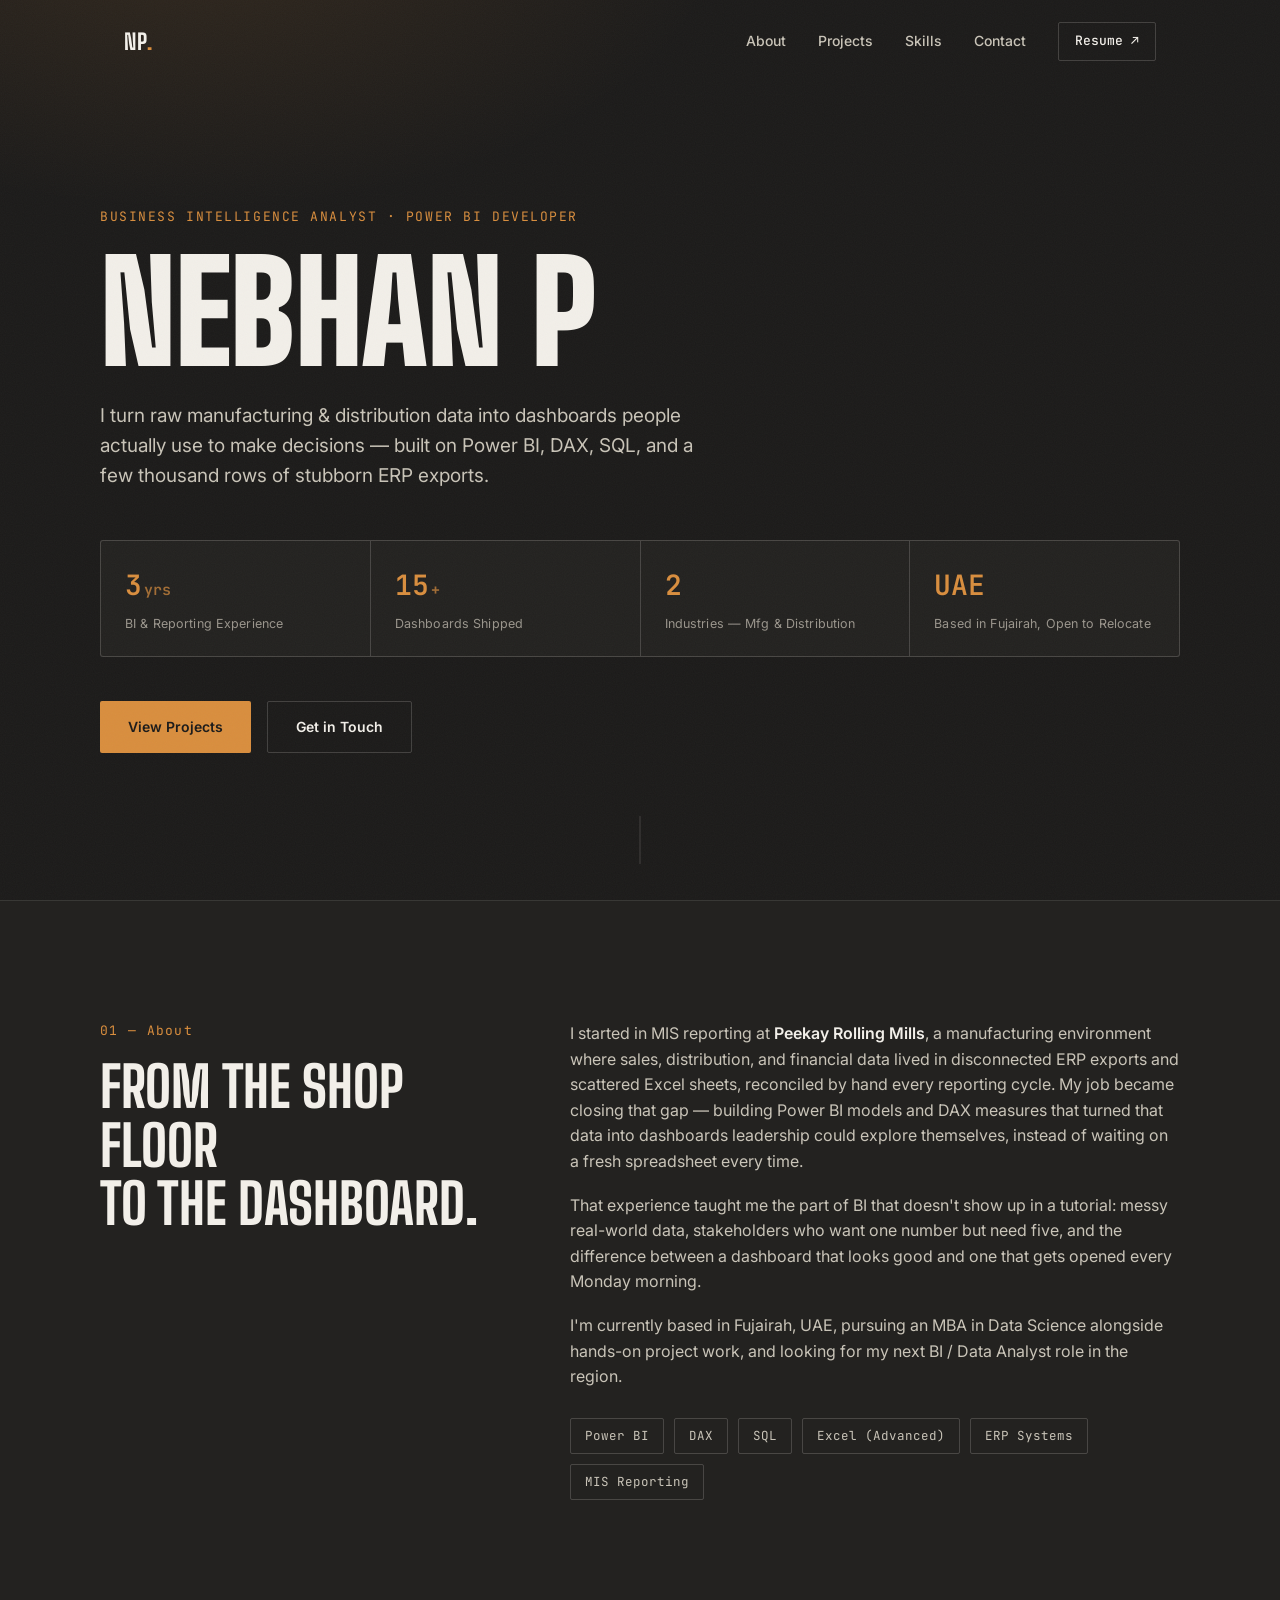
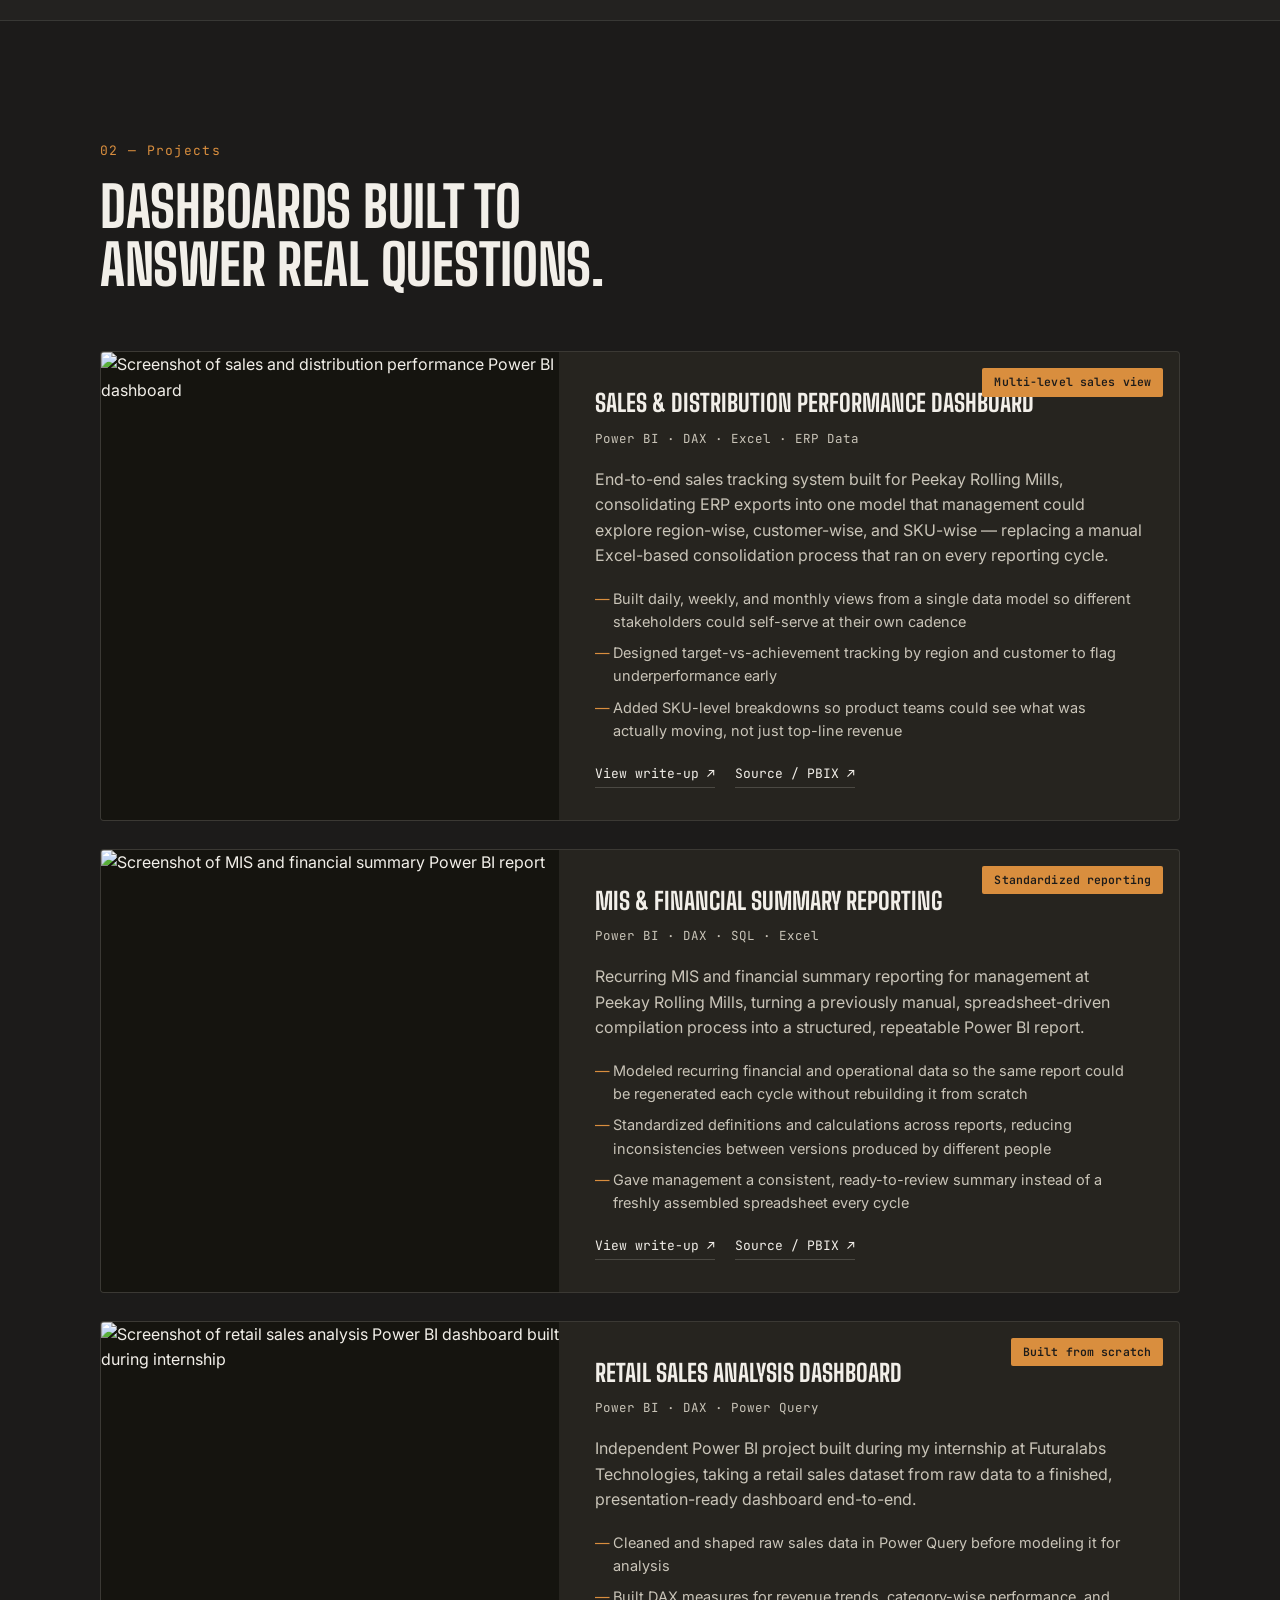
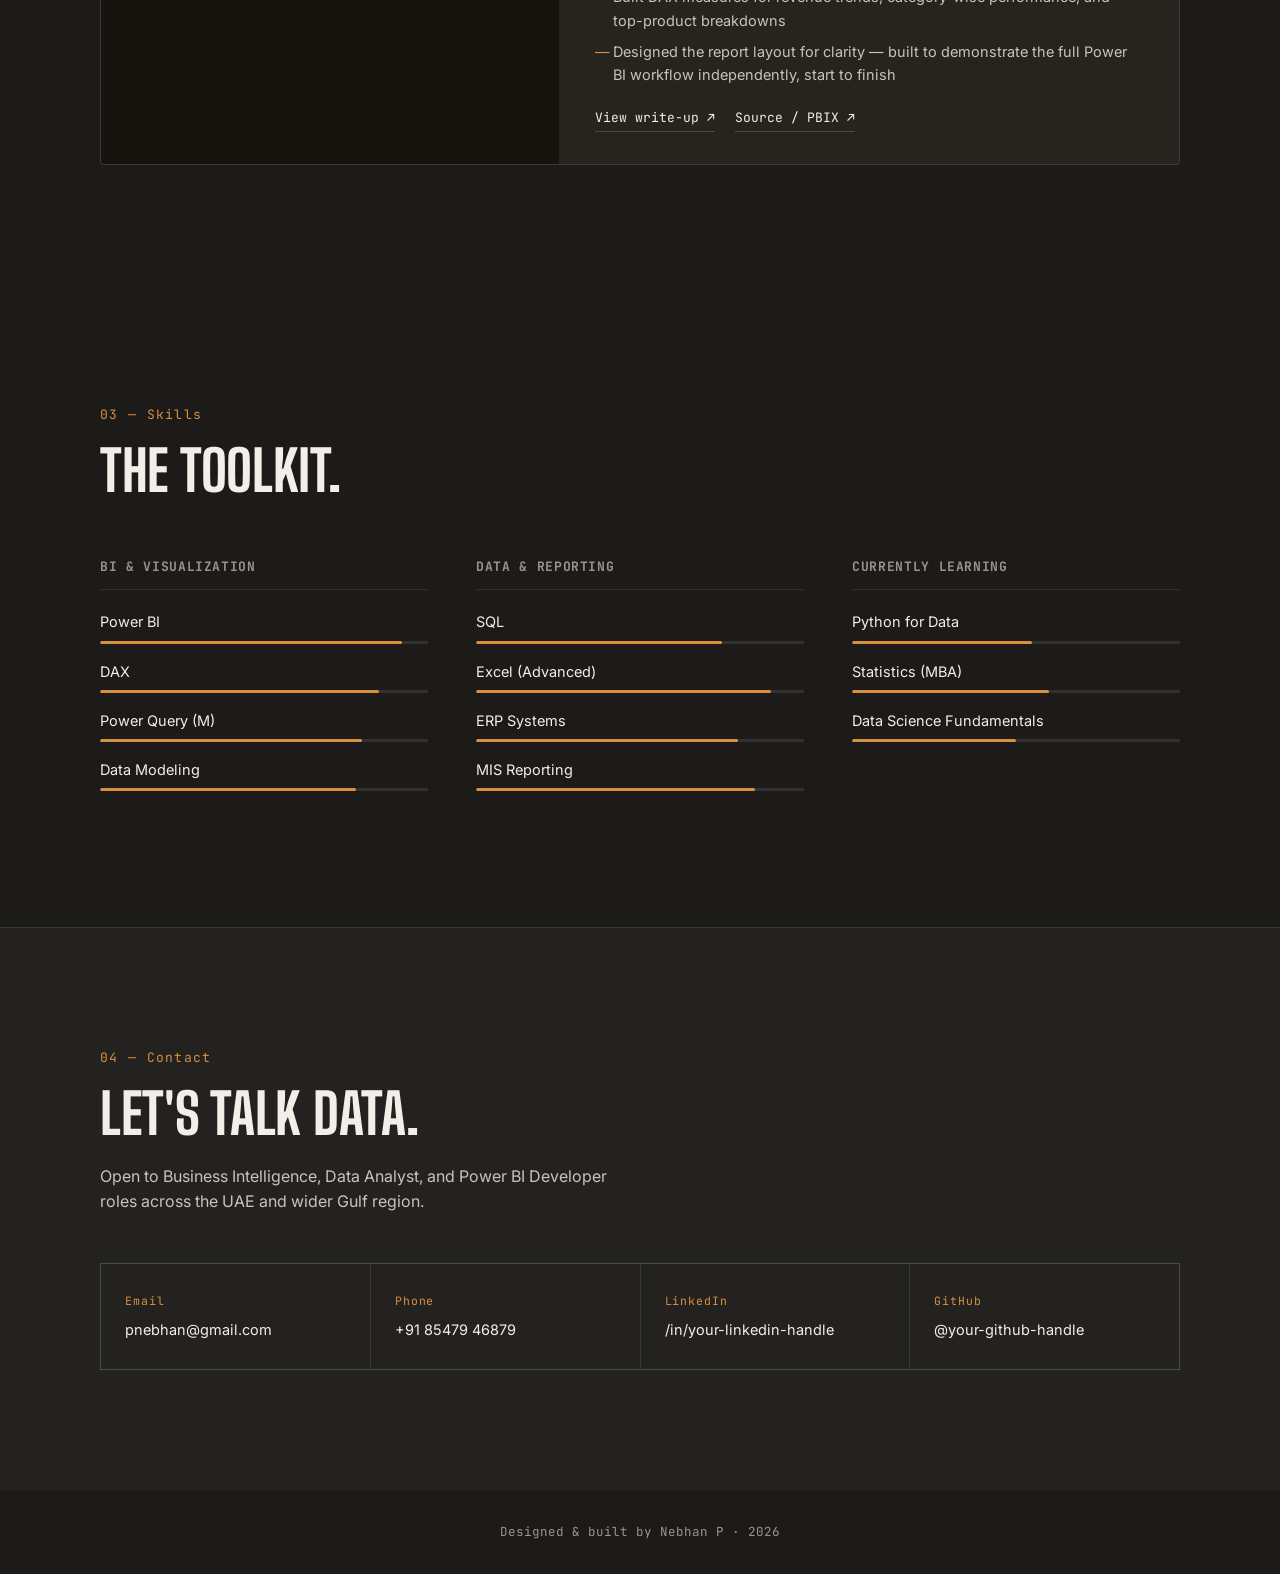
==== index.html @ 9b9d9df6 "Add files via upload" ====
<!DOCTYPE html>
<html lang="en">
<head>
<meta charset="UTF-8">
<meta name="viewport" content="width=device-width, initial-scale=1.0">
<title>Nebhan P — Business Intelligence Analyst</title>
<meta name="description" content="Power BI Developer & Business Intelligence Analyst portfolio — dashboards, DAX, and data-driven reporting for manufacturing & distribution.">
<link rel="preconnect" href="https://fonts.googleapis.com">
<link rel="preconnect" href="https://fonts.gstatic.com" crossorigin>
<link href="https://fonts.googleapis.com/css2?family=Big+Shoulders:wght@500;700;900&family=Inter:wght@400;500;600;700&family=JetBrains+Mono:wght@400;500;600&display=swap" rel="stylesheet">
<link rel="stylesheet" href="style.css">
</head>
<body>

<div class="grain"></div>

<nav class="nav" id="nav">
  <div class="nav-inner">
    <a href="#top" class="nav-mark">NP<span>.</span></a>
    <div class="nav-links">
      <a href="#about">About</a>
      <a href="#projects">Projects</a>
      <a href="#skills">Skills</a>
      <a href="#contact">Contact</a>
      <a href="resume/Nebhan_P_Resume.pdf" class="nav-cta" target="_blank" rel="noopener">Resume ↗</a>
    </div>
  </div>
</nav>

<header class="hero" id="top">
  <div class="hero-inner">
    <p class="hero-eyebrow">BUSINESS INTELLIGENCE ANALYST · POWER BI DEVELOPER</p>
    <h1 class="hero-title">Nebhan P</h1>
    <p class="hero-sub">I turn raw manufacturing &amp; distribution data into dashboards people actually use to make decisions — built on Power BI, DAX, SQL, and a few thousand rows of stubborn ERP exports.</p>

    <div class="kpi-strip" role="img" aria-label="Career snapshot metrics">
      <div class="kpi">
        <span class="kpi-value">3<span class="kpi-unit">yrs</span></span>
        <span class="kpi-label">BI &amp; Reporting Experience</span>
      </div>
      <div class="kpi-divider"></div>
      <div class="kpi">
        <span class="kpi-value">15<span class="kpi-unit">+</span></span>
        <span class="kpi-label">Dashboards Shipped</span>
      </div>
      <div class="kpi-divider"></div>
      <div class="kpi">
        <span class="kpi-value">2</span>
        <span class="kpi-label">Industries — Mfg &amp; Distribution</span>
      </div>
      <div class="kpi-divider"></div>
      <div class="kpi">
        <span class="kpi-value">UAE</span>
        <span class="kpi-label">Based in Fujairah, Open to Relocate</span>
      </div>
    </div>

    <div class="hero-actions">
      <a href="#projects" class="btn btn-primary">View Projects</a>
      <a href="#contact" class="btn btn-ghost">Get in Touch</a>
    </div>
  </div>
  <div class="hero-scroll-cue" aria-hidden="true">
    <span></span>
  </div>
</header>

<main>

<section class="section about" id="about">
  <div class="section-inner about-grid">
    <div class="section-head">
      <p class="section-eyebrow">01 — About</p>
      <h2 class="section-title">From the shop floor<br>to the dashboard.</h2>
    </div>
    <div class="about-body">
      <p>I started in MIS reporting at <strong>Peekay Rolling Mills</strong>, a manufacturing environment where sales, distribution, and financial data lived in disconnected ERP exports and scattered Excel sheets, reconciled by hand every reporting cycle. My job became closing that gap — building Power BI models and DAX measures that turned that data into dashboards leadership could explore themselves, instead of waiting on a fresh spreadsheet every time.</p>
      <p>That experience taught me the part of BI that doesn't show up in a tutorial: messy real-world data, stakeholders who want one number but need five, and the difference between a dashboard that looks good and one that gets opened every Monday morning.</p>
      <p>I'm currently based in Fujairah, UAE, pursuing an MBA in Data Science alongside hands-on project work, and looking for my next BI / Data Analyst role in the region.</p>
      <div class="about-tags">
        <span class="tag">Power BI</span>
        <span class="tag">DAX</span>
        <span class="tag">SQL</span>
        <span class="tag">Excel (Advanced)</span>
        <span class="tag">ERP Systems</span>
        <span class="tag">MIS Reporting</span>
      </div>
    </div>
  </div>
</section>

<section class="section projects" id="projects">
  <div class="section-inner">
    <div class="section-head">
      <p class="section-eyebrow">02 — Projects</p>
      <h2 class="section-title">Dashboards built to<br>answer real questions.</h2>
    </div>

    <div class="project-grid">

      <article class="project-card">
        <div class="project-tab">Multi-level sales view</div>
        <div class="project-media">
          <img src="assets/project-1.png" alt="Screenshot of sales and distribution performance Power BI dashboard" loading="lazy">
        </div>
        <div class="project-body">
          <h3>Sales &amp; Distribution Performance Dashboard</h3>
          <p class="project-meta">Power BI · DAX · Excel · ERP Data</p>
          <p>End-to-end sales tracking system built for Peekay Rolling Mills, consolidating ERP exports into one model that management could explore region-wise, customer-wise, and SKU-wise — replacing a manual Excel-based consolidation process that ran on every reporting cycle.</p>
          <ul class="project-points">
            <li>Built daily, weekly, and monthly views from a single data model so different stakeholders could self-serve at their own cadence</li>
            <li>Designed target-vs-achievement tracking by region and customer to flag underperformance early</li>
            <li>Added SKU-level breakdowns so product teams could see what was actually moving, not just top-line revenue</li>
          </ul>
          <div class="project-links">
            <a href="#" class="project-link">View write-up ↗</a>
            <a href="#" class="project-link">Source / PBIX ↗</a>
          </div>
        </div>
      </article>

      <article class="project-card">
        <div class="project-tab">Standardized reporting</div>
        <div class="project-media">
          <img src="assets/project-2.png" alt="Screenshot of MIS and financial summary Power BI report" loading="lazy">
        </div>
        <div class="project-body">
          <h3>MIS &amp; Financial Summary Reporting</h3>
          <p class="project-meta">Power BI · DAX · SQL · Excel</p>
          <p>Recurring MIS and financial summary reporting for management at Peekay Rolling Mills, turning a previously manual, spreadsheet-driven compilation process into a structured, repeatable Power BI report.</p>
          <ul class="project-points">
            <li>Modeled recurring financial and operational data so the same report could be regenerated each cycle without rebuilding it from scratch</li>
            <li>Standardized definitions and calculations across reports, reducing inconsistencies between versions produced by different people</li>
            <li>Gave management a consistent, ready-to-review summary instead of a freshly assembled spreadsheet every cycle</li>
          </ul>
          <div class="project-links">
            <a href="#" class="project-link">View write-up ↗</a>
            <a href="#" class="project-link">Source / PBIX ↗</a>
          </div>
        </div>
      </article>

      <article class="project-card">
        <div class="project-tab">Built from scratch</div>
        <div class="project-media">
          <img src="assets/project-3.png" alt="Screenshot of retail sales analysis Power BI dashboard built during internship" loading="lazy">
        </div>
        <div class="project-body">
          <h3>Retail Sales Analysis Dashboard</h3>
          <p class="project-meta">Power BI · DAX · Power Query</p>
          <p>Independent Power BI project built during my internship at Futuralabs Technologies, taking a retail sales dataset from raw data to a finished, presentation-ready dashboard end-to-end.</p>
          <ul class="project-points">
            <li>Cleaned and shaped raw sales data in Power Query before modeling it for analysis</li>
            <li>Built DAX measures for revenue trends, category-wise performance, and top-product breakdowns</li>
            <li>Designed the report layout for clarity — built to demonstrate the full Power BI workflow independently, start to finish</li>
          </ul>
          <div class="project-links">
            <a href="#" class="project-link">View write-up ↗</a>
            <a href="#" class="project-link">Source / PBIX ↗</a>
          </div>
        </div>
      </article>

    </div>
  </div>
</section>

<section class="section skills" id="skills">
  <div class="section-inner">
    <div class="section-head">
      <p class="section-eyebrow">03 — Skills</p>
      <h2 class="section-title">The toolkit.</h2>
    </div>

    <div class="skills-grid">
      <div class="skill-group">
        <h3>BI &amp; Visualization</h3>
        <ul>
          <li><span>Power BI</span><span class="skill-bar"><span style="width:92%"></span></span></li>
          <li><span>DAX</span><span class="skill-bar"><span style="width:85%"></span></span></li>
          <li><span>Power Query (M)</span><span class="skill-bar"><span style="width:80%"></span></span></li>
          <li><span>Data Modeling</span><span class="skill-bar"><span style="width:78%"></span></span></li>
        </ul>
      </div>
      <div class="skill-group">
        <h3>Data &amp; Reporting</h3>
        <ul>
          <li><span>SQL</span><span class="skill-bar"><span style="width:75%"></span></span></li>
          <li><span>Excel (Advanced)</span><span class="skill-bar"><span style="width:90%"></span></span></li>
          <li><span>ERP Systems</span><span class="skill-bar"><span style="width:80%"></span></span></li>
          <li><span>MIS Reporting</span><span class="skill-bar"><span style="width:85%"></span></span></li>
        </ul>
      </div>
      <div class="skill-group">
        <h3>Currently Learning</h3>
        <ul>
          <li><span>Python for Data</span><span class="skill-bar"><span style="width:55%"></span></span></li>
          <li><span>Statistics (MBA)</span><span class="skill-bar"><span style="width:60%"></span></span></li>
          <li><span>Data Science Fundamentals</span><span class="skill-bar"><span style="width:50%"></span></span></li>
        </ul>
      </div>
    </div>
  </div>
</section>

<section class="section contact" id="contact">
  <div class="section-inner contact-inner">
    <p class="section-eyebrow">04 — Contact</p>
    <h2 class="section-title">Let's talk data.</h2>
    <p class="contact-sub">Open to Business Intelligence, Data Analyst, and Power BI Developer roles across the UAE and wider Gulf region.</p>
    <div class="contact-grid">
      <a href="mailto:pnebhan@gmail.com" class="contact-card">
        <span class="contact-label">Email</span>
        <span class="contact-value">pnebhan@gmail.com</span>
      </a>
      <a href="tel:+918547946879" class="contact-card">
        <span class="contact-label">Phone</span>
        <span class="contact-value">+91 85479 46879</span>
      </a>
      <a href="https://linkedin.com/in/your-linkedin-handle" target="_blank" rel="noopener" class="contact-card">
        <span class="contact-label">LinkedIn</span>
        <span class="contact-value">/in/your-linkedin-handle</span>
      </a>
      <a href="https://github.com/your-github-handle" target="_blank" rel="noopener" class="contact-card">
        <span class="contact-label">GitHub</span>
        <span class="contact-value">@your-github-handle</span>
      </a>
    </div>
  </div>
</section>

</main>

<footer class="footer">
  <p>Designed &amp; built by Nebhan P · <span id="year"></span></p>
</footer>

<script>
  document.getElementById('year').textContent = new Date().getFullYear();

  // Nav background on scroll
  const nav = document.getElementById('nav');
  window.addEventListener('scroll', () => {
    if (window.scrollY > 24) nav.classList.add('nav-scrolled');
    else nav.classList.remove('nav-scrolled');
  });

  // Reveal-on-scroll
  const revealEls = document.querySelectorAll('.section, .project-card, .skill-group, .contact-card');
  const io = new IntersectionObserver((entries) => {
    entries.forEach(e => {
      if (e.isIntersecting) {
        e.target.classList.add('is-visible');
        io.unobserve(e.target);
      }
    });
  }, { threshold: 0.12 });
  revealEls.forEach(el => io.observe(el));
</script>

</body>
</html>
---- style.css ----
/* ============================================
   TOKENS
   ============================================ */
:root {
  --bg: #1C1B1A;
  --bg-raised: #232220;
  --bg-card: #26241F;
  --ink: #F2EFE9;
  --ink-dim: #C9C4B8;
  --slate: #9A958C;
  --accent: #D98E3E;
  --accent-deep: #B5601F;
  --line: rgba(242, 239, 233, 0.10);
  --line-strong: rgba(242, 239, 233, 0.18);

  --font-display: 'Big Shoulders', sans-serif;
  --font-body: 'Inter', -apple-system, sans-serif;
  --font-mono: 'JetBrains Mono', monospace;

  --container: 1080px;
}

* { margin: 0; padding: 0; box-sizing: border-box; }

html { scroll-behavior: smooth; }

body {
  background: var(--bg);
  color: var(--ink);
  font-family: var(--font-body);
  line-height: 1.6;
  -webkit-font-smoothing: antialiased;
  overflow-x: hidden;
}

a { color: inherit; text-decoration: none; }
ul { list-style: none; }
img { max-width: 100%; display: block; }

::selection { background: var(--accent); color: var(--bg); }

:focus-visible {
  outline: 2px solid var(--accent);
  outline-offset: 3px;
}

/* Subtle grain texture overlay for industrial feel */
.grain {
  position: fixed;
  inset: 0;
  pointer-events: none;
  z-index: 1;
  opacity: 0.035;
  background-image: url("data:image/svg+xml,%3Csvg xmlns='http://www.w3.org/2000/svg' width='100' height='100'%3E%3Cfilter id='n'%3E%3CfeTurbulence type='fractalNoise' baseFrequency='0.9' numOctaves='2' stitchTiles='stitch'/%3E%3C/filter%3E%3Crect width='100%25' height='100%25' filter='url(%23n)'/%3E%3C/svg%3E");
}

/* ============================================
   NAV
   ============================================ */
.nav {
  position: fixed;
  top: 0; left: 0; right: 0;
  z-index: 100;
  padding: 22px 0;
  transition: background 0.3s ease, padding 0.3s ease, border-color 0.3s ease;
  border-bottom: 1px solid transparent;
}
.nav-scrolled {
  background: rgba(28, 27, 26, 0.85);
  backdrop-filter: blur(12px);
  padding: 14px 0;
  border-bottom: 1px solid var(--line);
}
.nav-inner {
  max-width: var(--container);
  margin: 0 auto;
  padding: 0 24px;
  display: flex;
  justify-content: space-between;
  align-items: center;
}
.nav-mark {
  font-family: var(--font-display);
  font-weight: 700;
  font-size: 22px;
  letter-spacing: 0.02em;
}
.nav-mark span { color: var(--accent); }
.nav-links {
  display: flex;
  align-items: center;
  gap: 32px;
  font-size: 14px;
  font-weight: 500;
  color: var(--ink-dim);
}
.nav-links a { transition: color 0.2s ease; }
.nav-links a:hover { color: var(--ink); }
.nav-cta {
  border: 1px solid var(--line-strong);
  padding: 8px 16px;
  border-radius: 2px;
  color: var(--ink) !important;
  font-family: var(--font-mono);
  font-size: 13px;
}
.nav-cta:hover { border-color: var(--accent); color: var(--accent) !important; }

/* ============================================
   HERO
   ============================================ */
.hero {
  position: relative;
  min-height: 100vh;
  display: flex;
  flex-direction: column;
  justify-content: center;
  padding: 140px 24px 80px;
  background:
    radial-gradient(ellipse 900px 500px at 15% -10%, rgba(217, 142, 62, 0.12), transparent 60%),
    var(--bg);
}
.hero-inner { max-width: var(--container); margin: 0 auto; width: 100%; }

.hero-eyebrow {
  font-family: var(--font-mono);
  font-size: 13px;
  letter-spacing: 0.12em;
  color: var(--accent);
  margin-bottom: 20px;
}

.hero-title {
  font-family: var(--font-display);
  font-weight: 900;
  font-size: clamp(64px, 12vw, 140px);
  line-height: 0.92;
  letter-spacing: -0.01em;
  text-transform: uppercase;
  margin-bottom: 24px;
}

.hero-sub {
  font-size: clamp(16px, 2vw, 19px);
  color: var(--ink-dim);
  max-width: 620px;
  margin-bottom: 48px;
}

/* KPI strip — signature element */
.kpi-strip {
  display: flex;
  align-items: stretch;
  flex-wrap: wrap;
  gap: 0;
  border: 1px solid var(--line-strong);
  background: var(--bg-raised);
  border-radius: 3px;
  margin-bottom: 44px;
  overflow: hidden;
}
.kpi {
  flex: 1;
  min-width: 140px;
  padding: 22px 24px;
  display: flex;
  flex-direction: column;
  gap: 6px;
}
.kpi-value {
  font-family: var(--font-mono);
  font-weight: 600;
  font-size: 28px;
  color: var(--accent);
}
.kpi-unit {
  font-size: 15px;
  color: var(--accent);
  opacity: 0.7;
  margin-left: 2px;
}
.kpi-label {
  font-size: 12.5px;
  color: var(--slate);
  letter-spacing: 0.01em;
}
.kpi-divider {
  width: 1px;
  background: var(--line-strong);
  flex-shrink: 0;
}

.hero-actions { display: flex; gap: 16px; flex-wrap: wrap; }

.btn {
  display: inline-flex;
  align-items: center;
  padding: 14px 28px;
  font-size: 14px;
  font-weight: 600;
  border-radius: 2px;
  transition: all 0.2s ease;
}
.btn-primary {
  background: var(--accent);
  color: var(--bg);
}
.btn-primary:hover { background: var(--accent-deep); }
.btn-ghost {
  border: 1px solid var(--line-strong);
  color: var(--ink);
}
.btn-ghost:hover { border-color: var(--accent); color: var(--accent); }

.hero-scroll-cue {
  position: absolute;
  bottom: 36px;
  left: 50%;
  transform: translateX(-50%);
  width: 1px;
  height: 48px;
  background: var(--line-strong);
  overflow: hidden;
}
.hero-scroll-cue span {
  position: absolute;
  top: -100%;
  left: 0;
  width: 100%;
  height: 100%;
  background: var(--accent);
  animation: scrollcue 2.2s ease-in-out infinite;
}
@keyframes scrollcue {
  0% { top: -100%; }
  60% { top: 100%; }
  100% { top: 100%; }
}

/* ============================================
   SECTIONS — shared
   ============================================ */
.section {
  padding: 120px 24px;
  opacity: 0;
  transform: translateY(24px);
  transition: opacity 0.7s ease, transform 0.7s ease;
}
.section.is-visible { opacity: 1; transform: translateY(0); }
.section-inner { max-width: var(--container); margin: 0 auto; }

.section-eyebrow {
  font-family: var(--font-mono);
  font-size: 13px;
  color: var(--accent);
  letter-spacing: 0.1em;
  margin-bottom: 16px;
}
.section-title {
  font-family: var(--font-display);
  font-weight: 700;
  font-size: clamp(36px, 5vw, 56px);
  line-height: 1.05;
  text-transform: uppercase;
  letter-spacing: -0.005em;
}

.section-head { margin-bottom: 56px; }

/* ============================================
   ABOUT
   ============================================ */
.about { background: var(--bg-raised); border-top: 1px solid var(--line); border-bottom: 1px solid var(--line); }
.about-grid {
  display: grid;
  grid-template-columns: 0.8fr 1.2fr;
  gap: 64px;
}
.about-body p { color: var(--ink-dim); margin-bottom: 18px; max-width: 620px; }
.about-body strong { color: var(--ink); font-weight: 600; }
.about-tags { display: flex; flex-wrap: wrap; gap: 10px; margin-top: 28px; }
.tag {
  font-family: var(--font-mono);
  font-size: 12.5px;
  padding: 7px 14px;
  border: 1px solid var(--line-strong);
  border-radius: 2px;
  color: var(--ink-dim);
}

/* ============================================
   PROJECTS
   ============================================ */
.project-grid {
  display: grid;
  gap: 28px;
}
.project-card {
  display: grid;
  grid-template-columns: 0.85fr 1.15fr;
  gap: 0;
  background: var(--bg-card);
  border: 1px solid var(--line);
  border-radius: 4px;
  overflow: hidden;
  position: relative;
  opacity: 0;
  transform: translateY(20px);
  transition: opacity 0.6s ease, transform 0.6s ease, border-color 0.3s ease;
}
.project-card.is-visible { opacity: 1; transform: translateY(0); }
.project-card:hover { border-color: var(--line-strong); }

.project-tab {
  position: absolute;
  top: 16px;
  right: 16px;
  z-index: 2;
  background: var(--accent);
  color: var(--bg);
  font-family: var(--font-mono);
  font-size: 11.5px;
  font-weight: 600;
  padding: 5px 12px;
  border-radius: 2px;
  letter-spacing: 0.01em;
}

.project-media {
  background: #15140F;
  display: flex;
  align-items: center;
  justify-content: center;
  min-height: 220px;
}
.project-media img { width: 100%; height: 100%; object-fit: cover; }
.project-media--empty {
  border: 1px dashed var(--line-strong);
  margin: 16px;
  border-radius: 3px;
  color: var(--slate);
  font-family: var(--font-mono);
  font-size: 13px;
}

.project-body { padding: 32px 36px; }
.project-body h3 {
  font-family: var(--font-display);
  font-weight: 700;
  font-size: 24px;
  text-transform: uppercase;
  margin-bottom: 6px;
}
.project-meta {
  font-family: var(--font-mono);
  font-size: 12.5px;
  color: var(--accent);
  margin-bottom: 16px;
}
.project-body > p { color: var(--ink-dim); margin-bottom: 18px; }
.project-points { margin-bottom: 22px; }
.project-points li {
  color: var(--ink-dim);
  font-size: 14.5px;
  padding-left: 18px;
  position: relative;
  margin-bottom: 8px;
}
.project-points li::before {
  content: '—';
  position: absolute;
  left: 0;
  color: var(--accent);
}
.project-links { display: flex; gap: 20px; }
.project-link {
  font-family: var(--font-mono);
  font-size: 13px;
  color: var(--ink);
  border-bottom: 1px solid var(--line-strong);
  padding-bottom: 2px;
  transition: color 0.2s, border-color 0.2s;
}
.project-link:hover { color: var(--accent); border-color: var(--accent); }

/* ============================================
   SKILLS
   ============================================ */
.skills-grid {
  display: grid;
  grid-template-columns: repeat(3, 1fr);
  gap: 48px;
}
.skill-group {
  opacity: 0;
  transform: translateY(16px);
  transition: opacity 0.6s ease, transform 0.6s ease;
}
.skill-group.is-visible { opacity: 1; transform: translateY(0); }
.skill-group h3 {
  font-family: var(--font-mono);
  font-size: 13px;
  letter-spacing: 0.05em;
  color: var(--slate);
  text-transform: uppercase;
  margin-bottom: 20px;
  padding-bottom: 12px;
  border-bottom: 1px solid var(--line);
}
.skill-group li { margin-bottom: 16px; }
.skill-group li span:first-child {
  display: block;
  font-size: 14.5px;
  margin-bottom: 7px;
}
.skill-bar {
  display: block;
  height: 3px;
  background: var(--line);
  border-radius: 2px;
  overflow: hidden;
}
.skill-bar span {
  display: block;
  height: 100%;
  background: var(--accent);
  border-radius: 2px;
}

/* ============================================
   CONTACT
   ============================================ */
.contact { background: var(--bg-raised); border-top: 1px solid var(--line); }
.contact-inner { text-align: left; }
.contact-sub { color: var(--ink-dim); max-width: 520px; margin-top: 20px; margin-bottom: 48px; }
.contact-grid {
  display: grid;
  grid-template-columns: repeat(4, 1fr);
  gap: 1px;
  background: var(--line);
  border: 1px solid var(--line);
}
.contact-card {
  background: var(--bg-raised);
  padding: 28px 24px;
  display: flex;
  flex-direction: column;
  gap: 8px;
  transition: background 0.2s ease;
  opacity: 0;
  transform: translateY(16px);
  transition: opacity 0.6s ease, transform 0.6s ease, background 0.2s ease;
}
.contact-card.is-visible { opacity: 1; transform: translateY(0); }
.contact-card:hover { background: var(--bg-card); }
.contact-label {
  font-family: var(--font-mono);
  font-size: 11.5px;
  color: var(--accent);
  letter-spacing: 0.08em;
}
.contact-value { font-size: 14.5px; word-break: break-word; }

/* ============================================
   FOOTER
   ============================================ */
.footer {
  padding: 32px 24px;
  text-align: center;
  font-family: var(--font-mono);
  font-size: 12.5px;
  color: var(--slate);
}

/* ============================================
   RESPONSIVE
   ============================================ */
@media (max-width: 860px) {
  .nav-links { gap: 18px; font-size: 13px; }
  .nav-links a:not(.nav-cta) { display: none; }
  .about-grid { grid-template-columns: 1fr; gap: 32px; }
  .project-card { grid-template-columns: 1fr; }
  .project-media { min-height: 200px; }
  .skills-grid { grid-template-columns: 1fr; gap: 36px; }
  .contact-grid { grid-template-columns: 1fr 1fr; }
  .kpi-strip { flex-direction: column; }
  .kpi-divider { width: 100%; height: 1px; }
}

@media (prefers-reduced-motion: reduce) {
  *, *::before, *::after {
    animation-duration: 0.001ms !important;
    transition-duration: 0.001ms !important;
  }
  html { scroll-behavior: auto; }
}
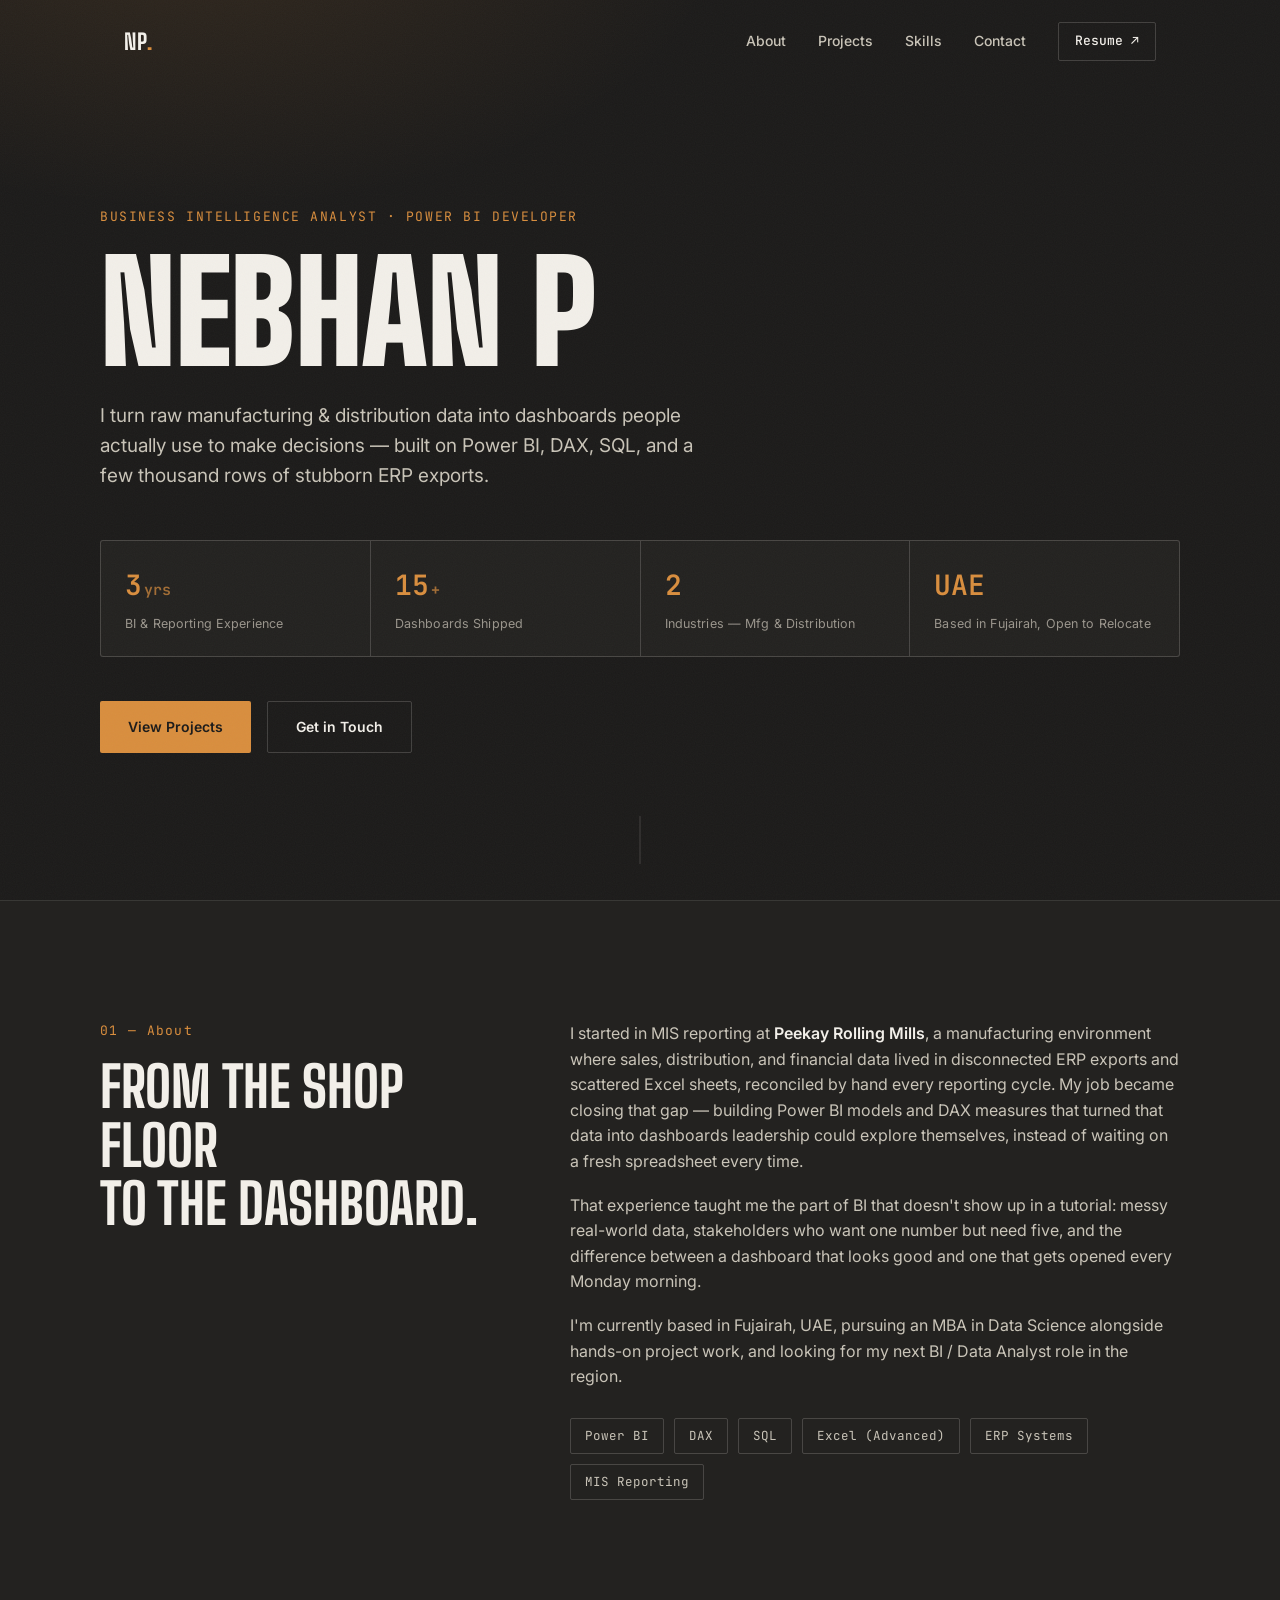
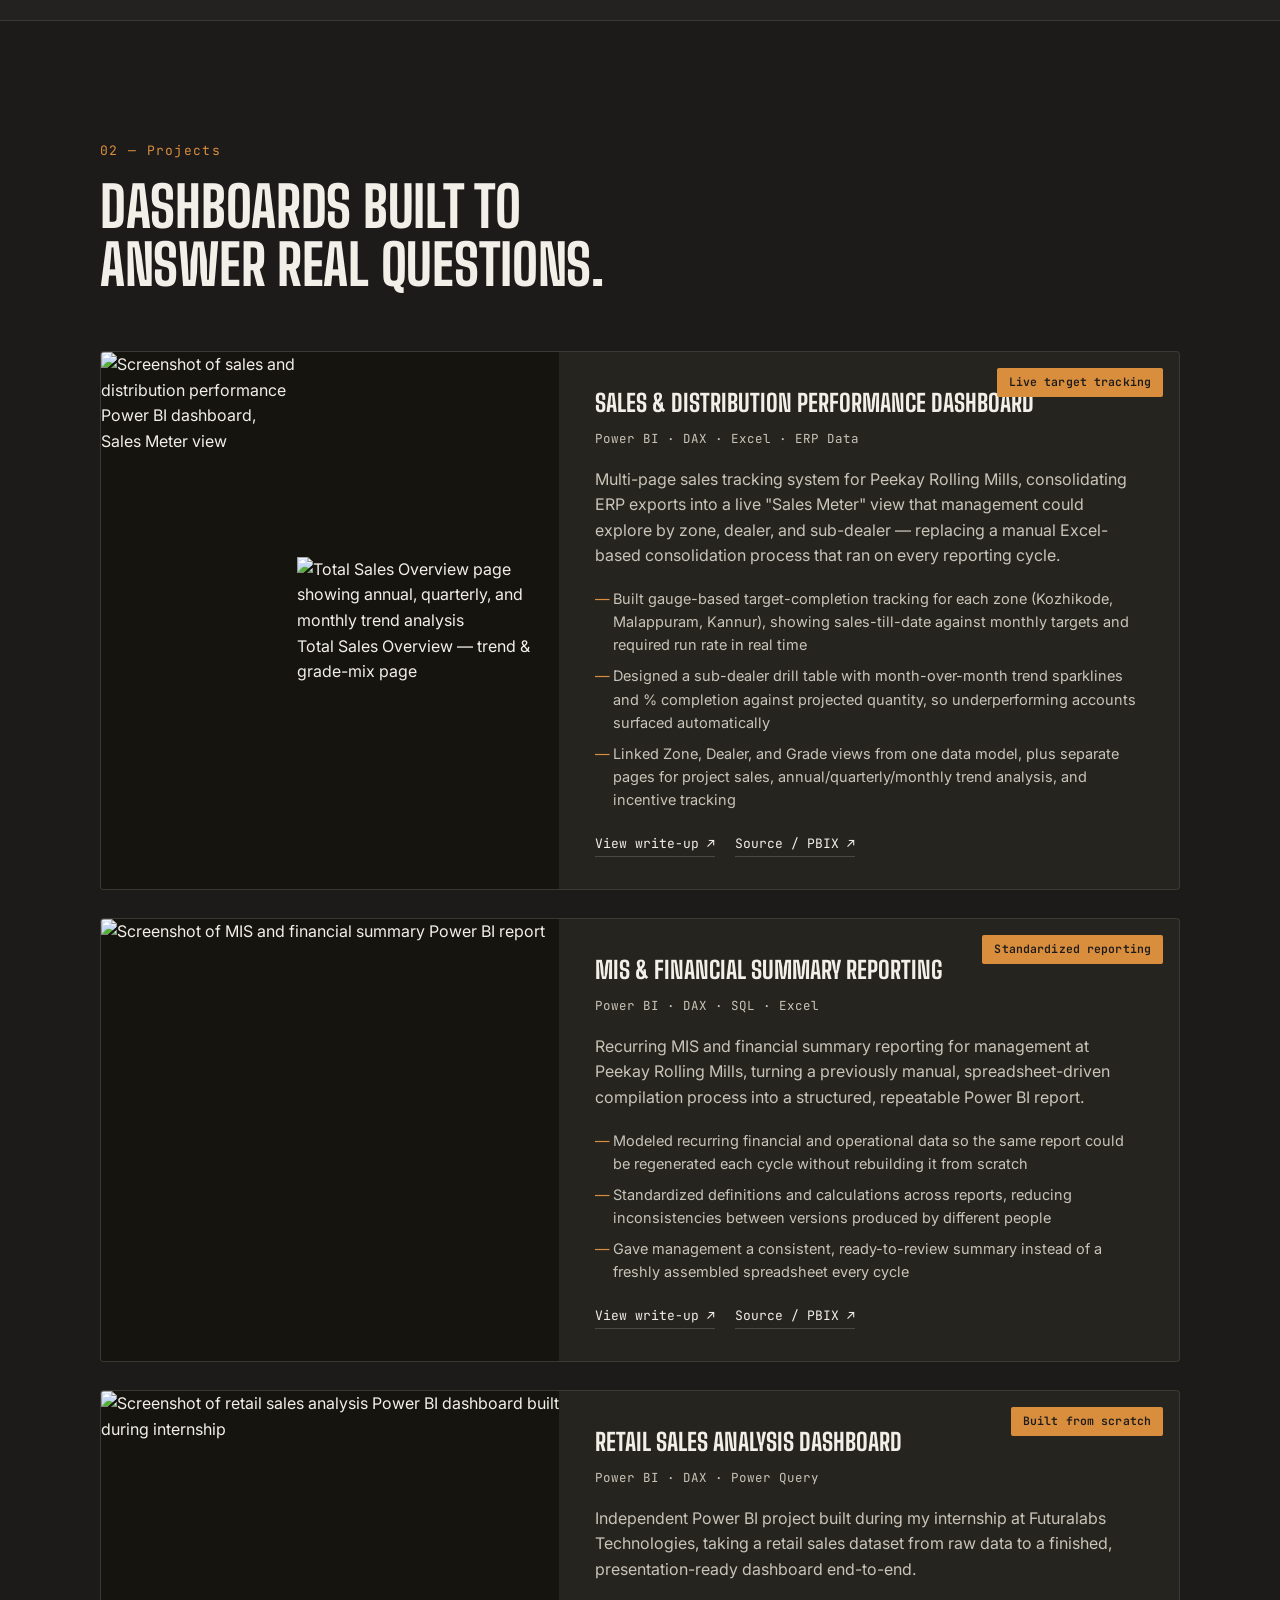
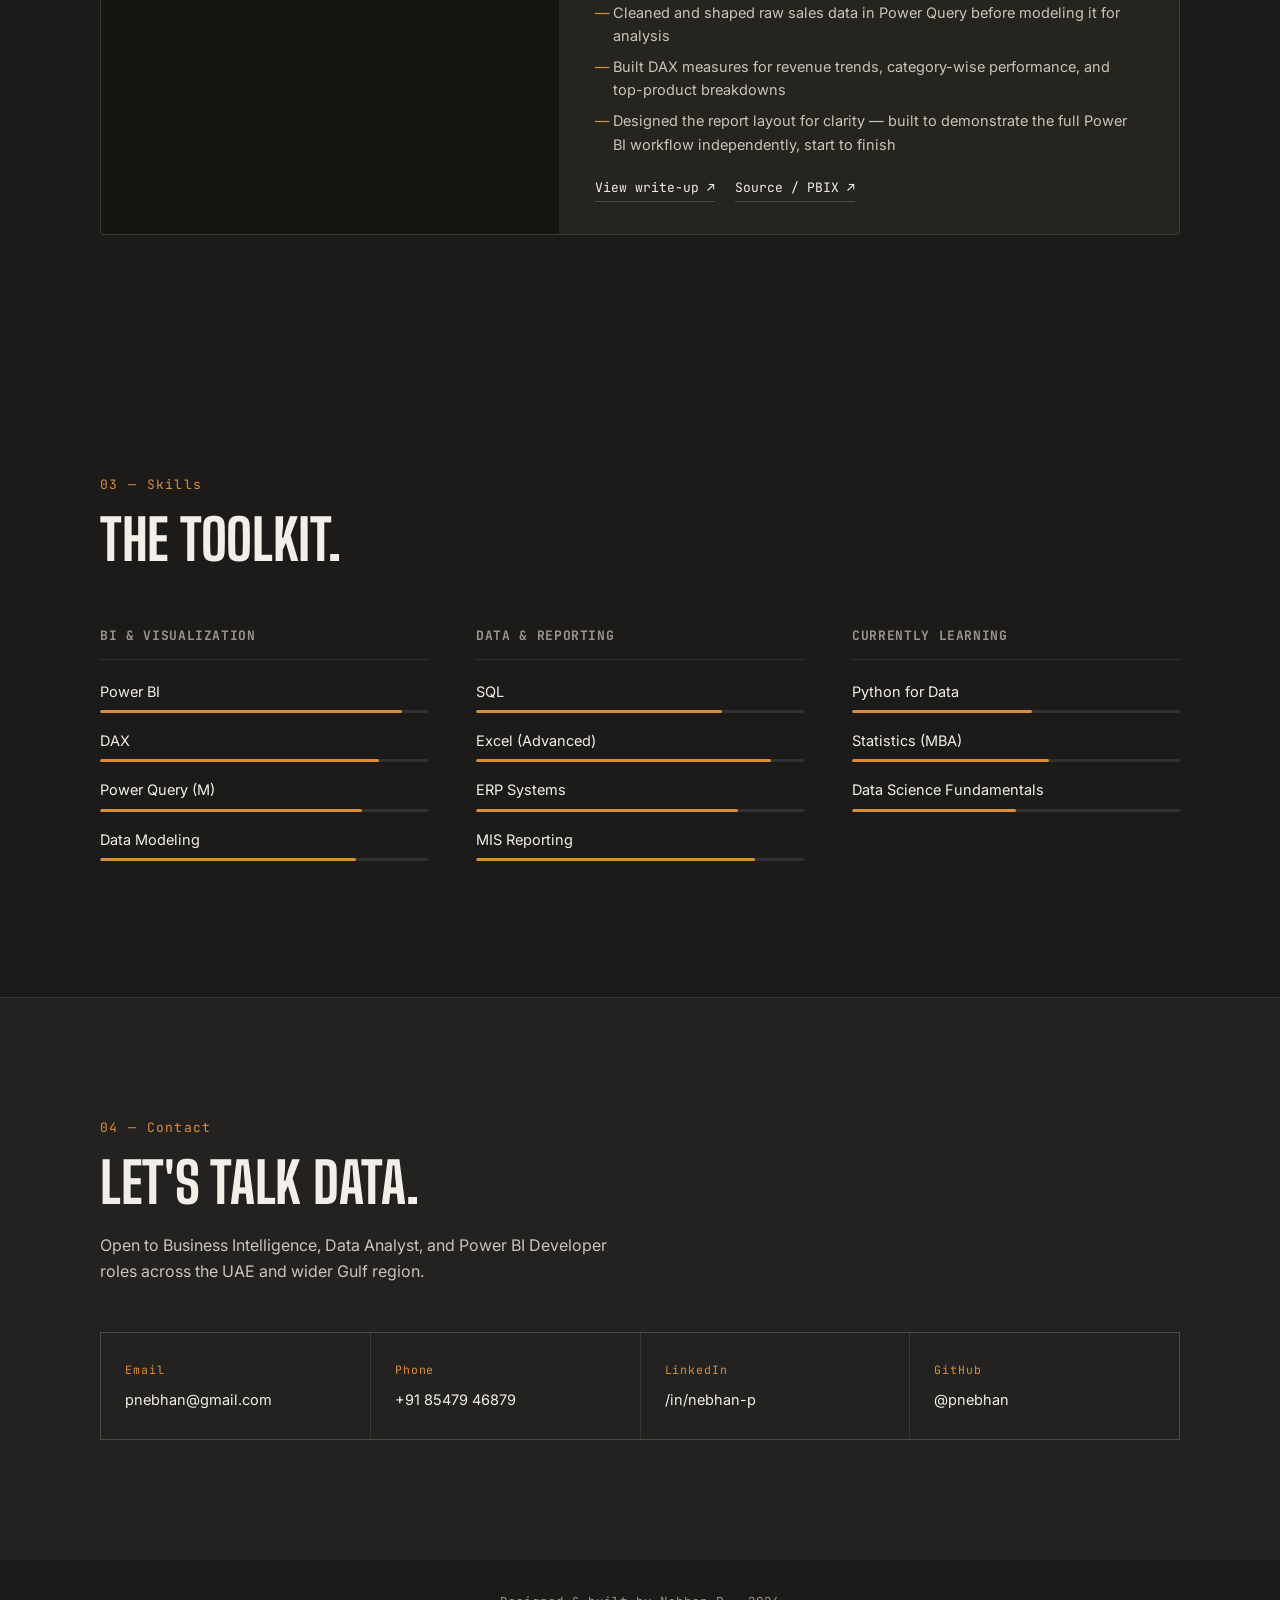
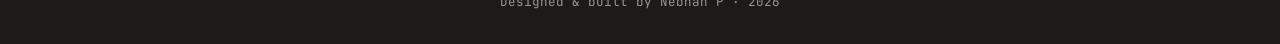
==== commit 273a9673: "Update index.html Update homepage" ====
--- a/index.html
+++ b/index.html
@@ -99,18 +99,22 @@
     <div class="project-grid">
 
       <article class="project-card">
-        <div class="project-tab">Multi-level sales view</div>
-        <div class="project-media">
-          <img src="assets/project-1.png" alt="Screenshot of sales and distribution performance Power BI dashboard" loading="lazy">
+        <div class="project-tab">Live target tracking</div>
+        <div class="project-media project-media--stacked">
+          <img src="assets/project-1.png" alt="Screenshot of sales and distribution performance Power BI dashboard, Sales Meter view" loading="lazy">
+          <div class="project-media-detail">
+            <img src="assets/project-1-detail.png" alt="Total Sales Overview page showing annual, quarterly, and monthly trend analysis" loading="lazy">
+            <span class="project-media-caption">Total Sales Overview — trend &amp; grade-mix page</span>
+          </div>
         </div>
         <div class="project-body">
           <h3>Sales &amp; Distribution Performance Dashboard</h3>
           <p class="project-meta">Power BI · DAX · Excel · ERP Data</p>
-          <p>End-to-end sales tracking system built for Peekay Rolling Mills, consolidating ERP exports into one model that management could explore region-wise, customer-wise, and SKU-wise — replacing a manual Excel-based consolidation process that ran on every reporting cycle.</p>
+          <p>Multi-page sales tracking system for Peekay Rolling Mills, consolidating ERP exports into a live "Sales Meter" view that management could explore by zone, dealer, and sub-dealer — replacing a manual Excel-based consolidation process that ran on every reporting cycle.</p>
           <ul class="project-points">
-            <li>Built daily, weekly, and monthly views from a single data model so different stakeholders could self-serve at their own cadence</li>
-            <li>Designed target-vs-achievement tracking by region and customer to flag underperformance early</li>
-            <li>Added SKU-level breakdowns so product teams could see what was actually moving, not just top-line revenue</li>
+            <li>Built gauge-based target-completion tracking for each zone (Kozhikode, Malappuram, Kannur), showing sales-till-date against monthly targets and required run rate in real time</li>
+            <li>Designed a sub-dealer drill table with month-over-month trend sparklines and % completion against projected quantity, so underperforming accounts surfaced automatically</li>
+            <li>Linked Zone, Dealer, and Grade views from one data model, plus separate pages for project sales, annual/quarterly/monthly trend analysis, and incentive tracking</li>
           </ul>
           <div class="project-links">
             <a href="#" class="project-link">View write-up ↗</a>
@@ -217,13 +221,13 @@
         <span class="contact-label">Phone</span>
         <span class="contact-value">+91 85479 46879</span>
       </a>
-      <a href="https://linkedin.com/in/your-linkedin-handle" target="_blank" rel="noopener" class="contact-card">
+      <a href="https://www.linkedin.com/in/nebhan-p" target="_blank" rel="noopener" class="contact-card">
         <span class="contact-label">LinkedIn</span>
-        <span class="contact-value">/in/your-linkedin-handle</span>
-      </a>
-      <a href="https://github.com/your-github-handle" target="_blank" rel="noopener" class="contact-card">
+        <span class="contact-value">/in/nebhan-p</span>
+      </a>
+      <a href="https://github.com/pnebhan" target="_blank" rel="noopener" class="contact-card">
         <span class="contact-label">GitHub</span>
-        <span class="contact-value">@your-github-handle</span>
+        <span class="contact-value">@pnebhan</span>
       </a>
     </div>
   </div>
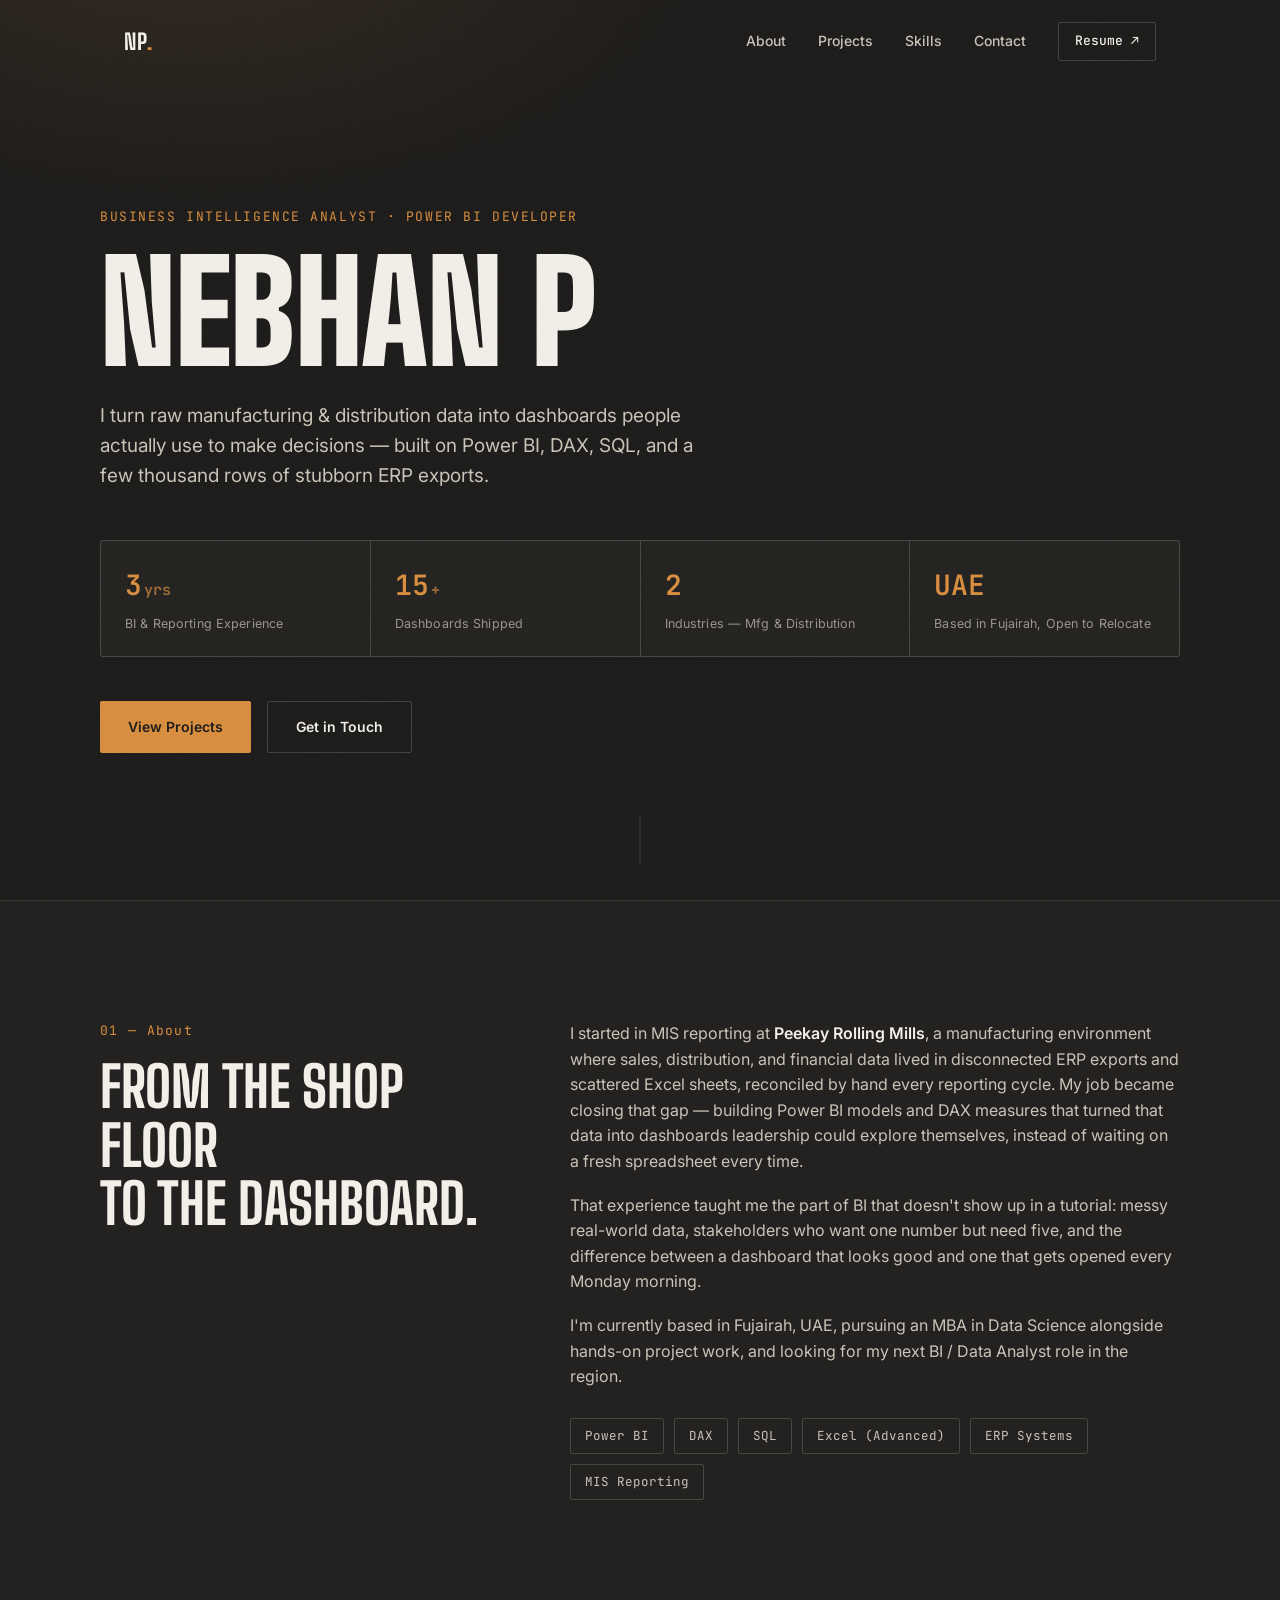
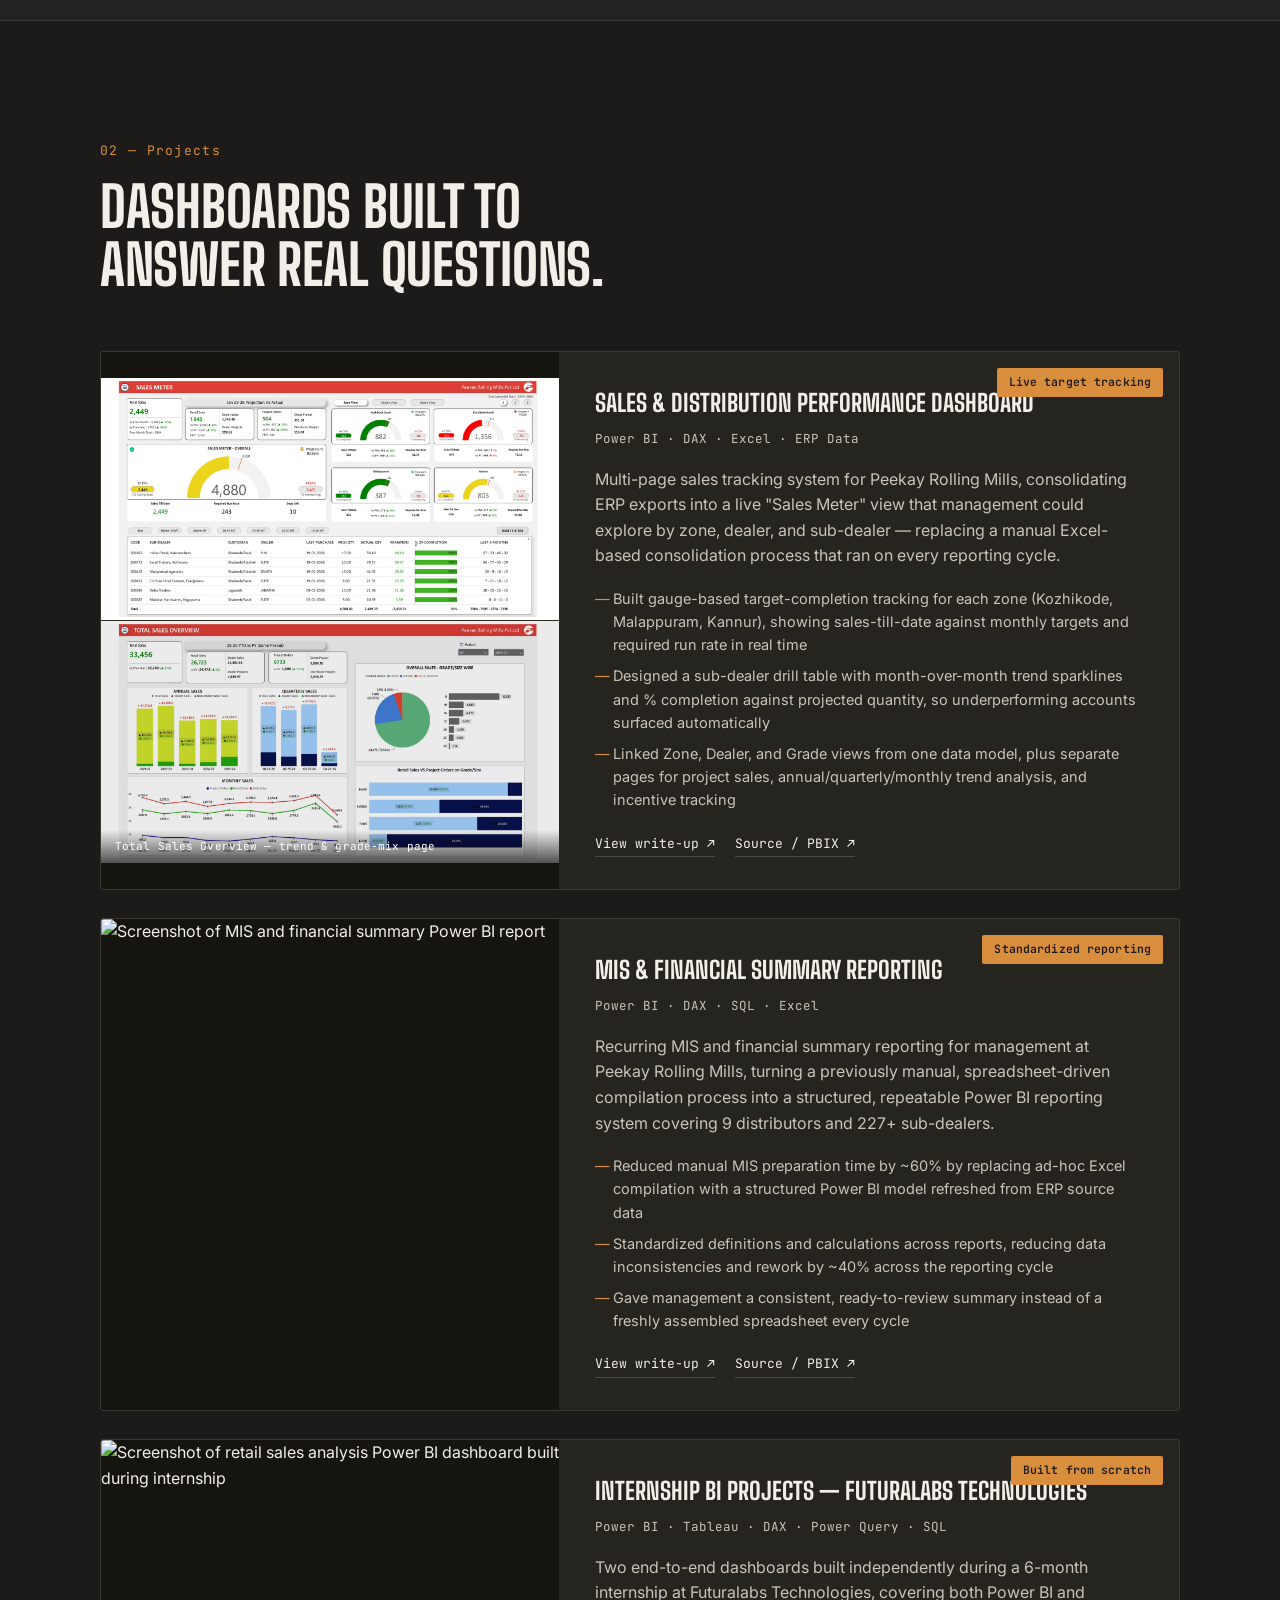
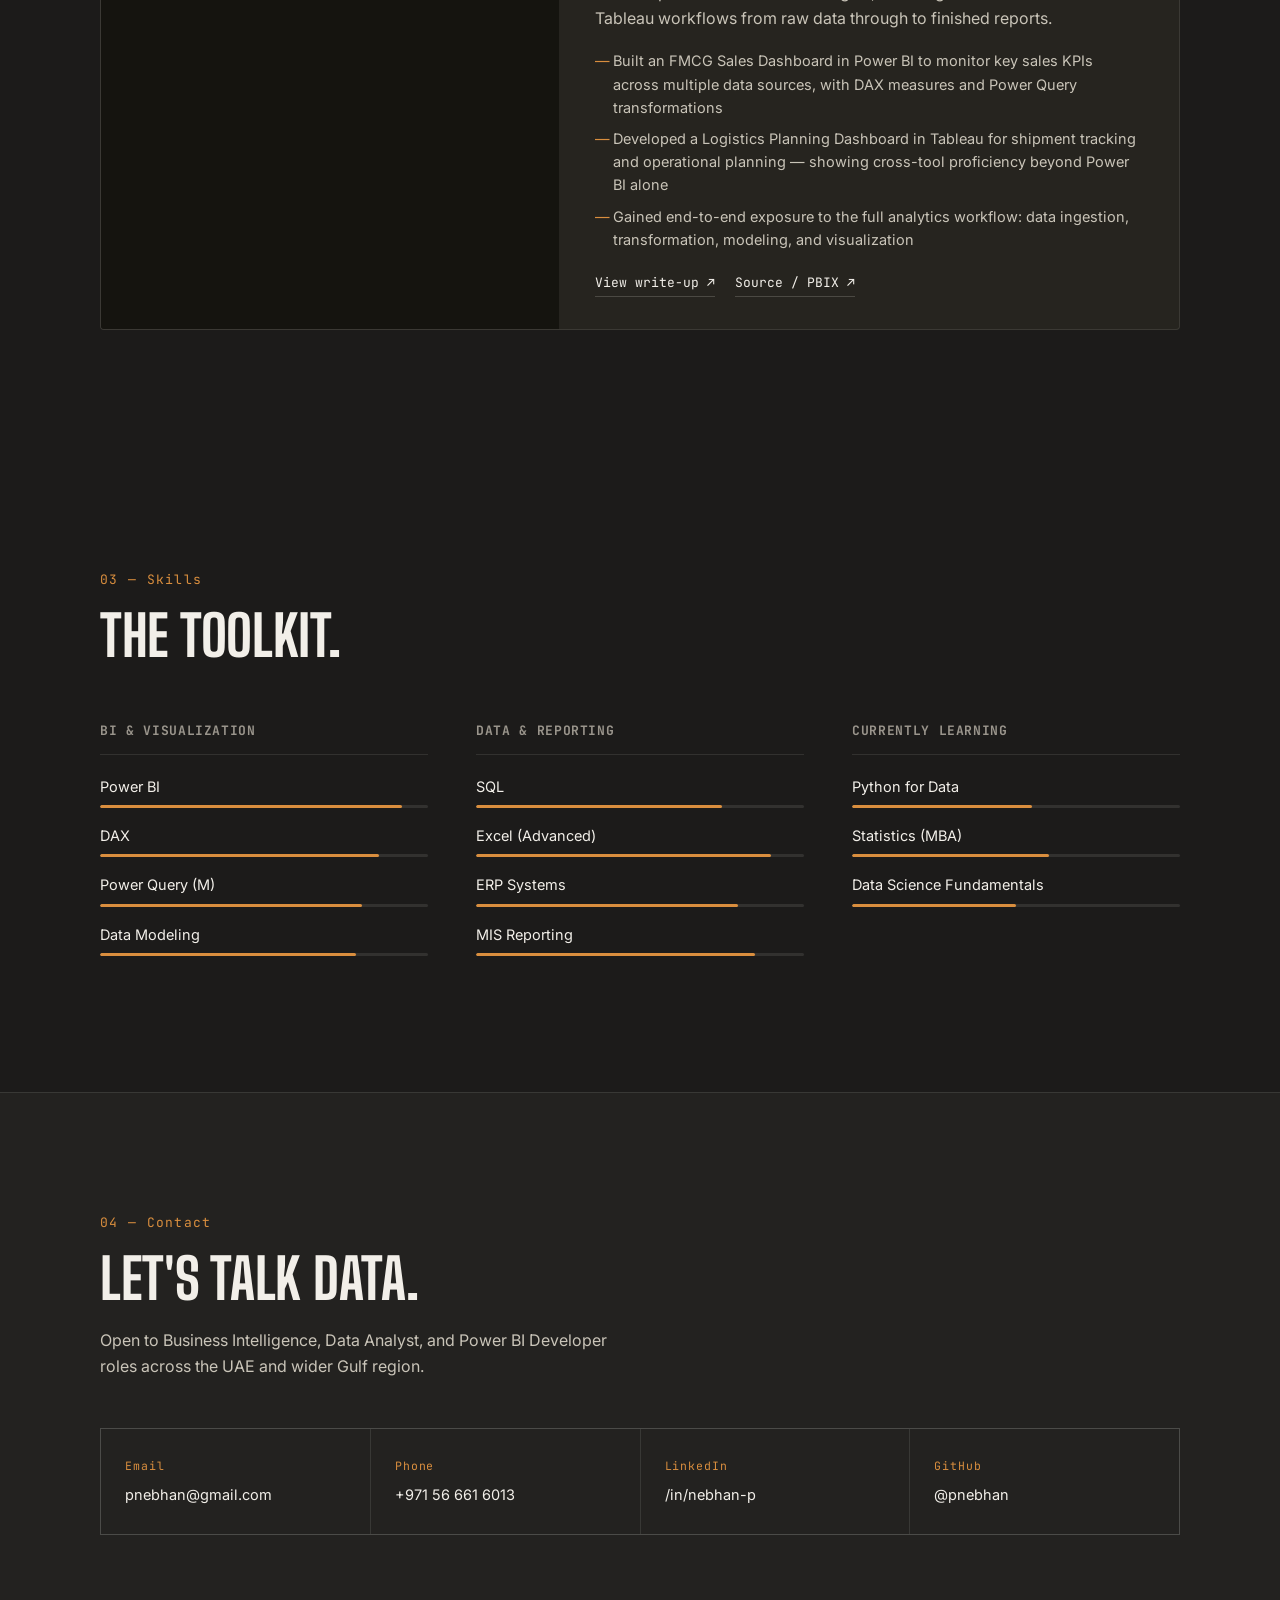
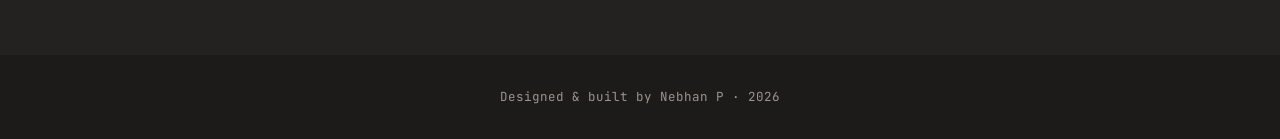
==== commit 5a0efbb0: "Update index.html" ====
--- a/index.html
+++ b/index.html
@@ -131,10 +131,10 @@
         <div class="project-body">
           <h3>MIS &amp; Financial Summary Reporting</h3>
           <p class="project-meta">Power BI · DAX · SQL · Excel</p>
-          <p>Recurring MIS and financial summary reporting for management at Peekay Rolling Mills, turning a previously manual, spreadsheet-driven compilation process into a structured, repeatable Power BI report.</p>
+          <p>Recurring MIS and financial summary reporting for management at Peekay Rolling Mills, turning a previously manual, spreadsheet-driven compilation process into a structured, repeatable Power BI reporting system covering 9 distributors and 227+ sub-dealers.</p>
           <ul class="project-points">
-            <li>Modeled recurring financial and operational data so the same report could be regenerated each cycle without rebuilding it from scratch</li>
-            <li>Standardized definitions and calculations across reports, reducing inconsistencies between versions produced by different people</li>
+            <li>Reduced manual MIS preparation time by ~60% by replacing ad-hoc Excel compilation with a structured Power BI model refreshed from ERP source data</li>
+            <li>Standardized definitions and calculations across reports, reducing data inconsistencies and rework by ~40% across the reporting cycle</li>
             <li>Gave management a consistent, ready-to-review summary instead of a freshly assembled spreadsheet every cycle</li>
           </ul>
           <div class="project-links">
@@ -150,13 +150,13 @@
           <img src="assets/project-3.png" alt="Screenshot of retail sales analysis Power BI dashboard built during internship" loading="lazy">
         </div>
         <div class="project-body">
-          <h3>Retail Sales Analysis Dashboard</h3>
-          <p class="project-meta">Power BI · DAX · Power Query</p>
-          <p>Independent Power BI project built during my internship at Futuralabs Technologies, taking a retail sales dataset from raw data to a finished, presentation-ready dashboard end-to-end.</p>
+          <h3>Internship BI Projects — Futuralabs Technologies</h3>
+          <p class="project-meta">Power BI · Tableau · DAX · Power Query · SQL</p>
+          <p>Two end-to-end dashboards built independently during a 6-month internship at Futuralabs Technologies, covering both Power BI and Tableau workflows from raw data through to finished reports.</p>
           <ul class="project-points">
-            <li>Cleaned and shaped raw sales data in Power Query before modeling it for analysis</li>
-            <li>Built DAX measures for revenue trends, category-wise performance, and top-product breakdowns</li>
-            <li>Designed the report layout for clarity — built to demonstrate the full Power BI workflow independently, start to finish</li>
+            <li>Built an FMCG Sales Dashboard in Power BI to monitor key sales KPIs across multiple data sources, with DAX measures and Power Query transformations</li>
+            <li>Developed a Logistics Planning Dashboard in Tableau for shipment tracking and operational planning — showing cross-tool proficiency beyond Power BI alone</li>
+            <li>Gained end-to-end exposure to the full analytics workflow: data ingestion, transformation, modeling, and visualization</li>
           </ul>
           <div class="project-links">
             <a href="#" class="project-link">View write-up ↗</a>
@@ -217,9 +217,9 @@
         <span class="contact-label">Email</span>
         <span class="contact-value">pnebhan@gmail.com</span>
       </a>
-      <a href="tel:+918547946879" class="contact-card">
+      <a href="tel:+971566616013" class="contact-card">
         <span class="contact-label">Phone</span>
-        <span class="contact-value">+91 85479 46879</span>
+        <span class="contact-value">+971 56 661 6013</span>
       </a>
       <a href="https://www.linkedin.com/in/nebhan-p" target="_blank" rel="noopener" class="contact-card">
         <span class="contact-label">LinkedIn</span>
--- a/style.css
+++ b/style.css
@@ -342,6 +342,29 @@
   font-family: var(--font-mono);
   font-size: 13px;
 }
+.project-media--stacked {
+  flex-direction: column;
+  align-items: stretch;
+  padding: 0;
+}
+.project-media--stacked img { width: 100%; height: auto; object-fit: cover; }
+.project-media-detail {
+  position: relative;
+  border-top: 1px solid var(--line);
+}
+.project-media-detail img { display: block; filter: brightness(0.92); }
+.project-media-caption {
+  position: absolute;
+  bottom: 0;
+  left: 0;
+  right: 0;
+  padding: 8px 14px;
+  background: linear-gradient(to top, rgba(0,0,0,0.65), transparent);
+  color: #fff;
+  font-family: var(--font-mono);
+  font-size: 11px;
+  letter-spacing: 0.01em;
+}
 
 .project-body { padding: 32px 36px; }
 .project-body h3 {
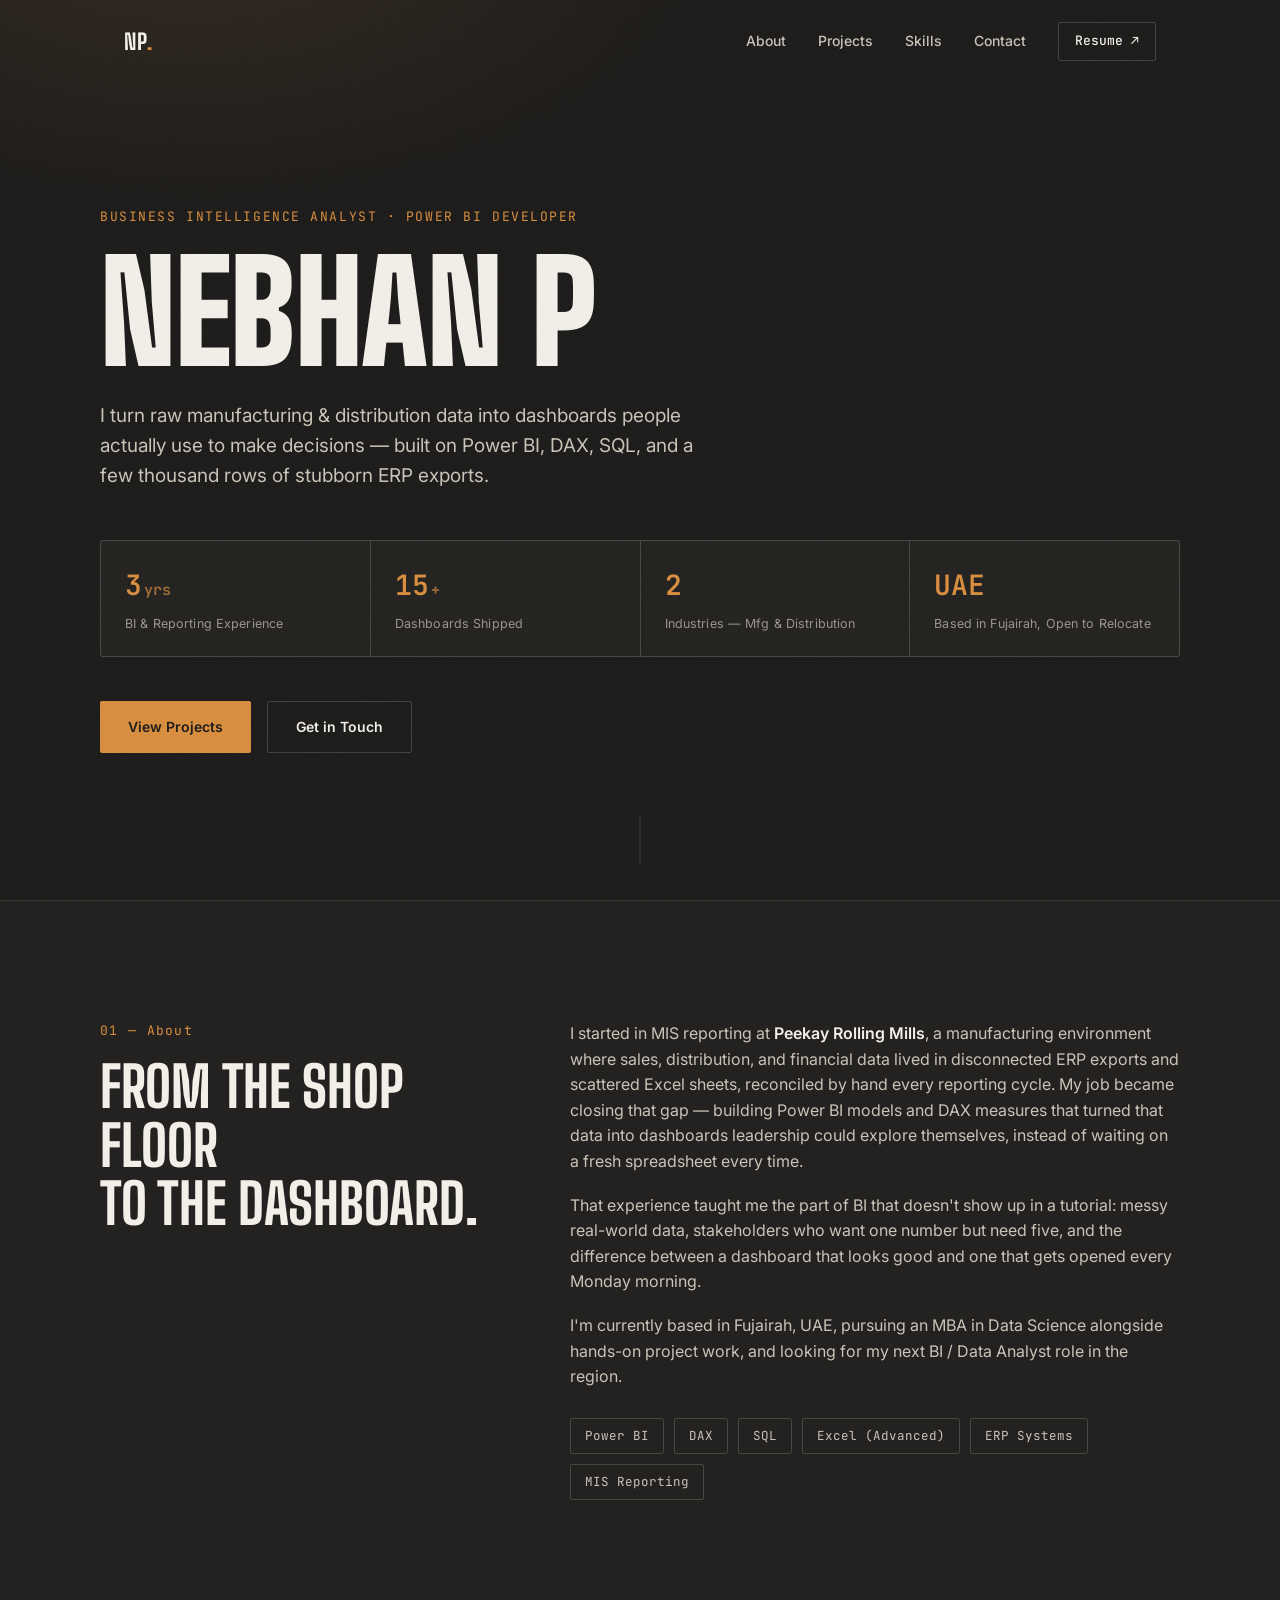
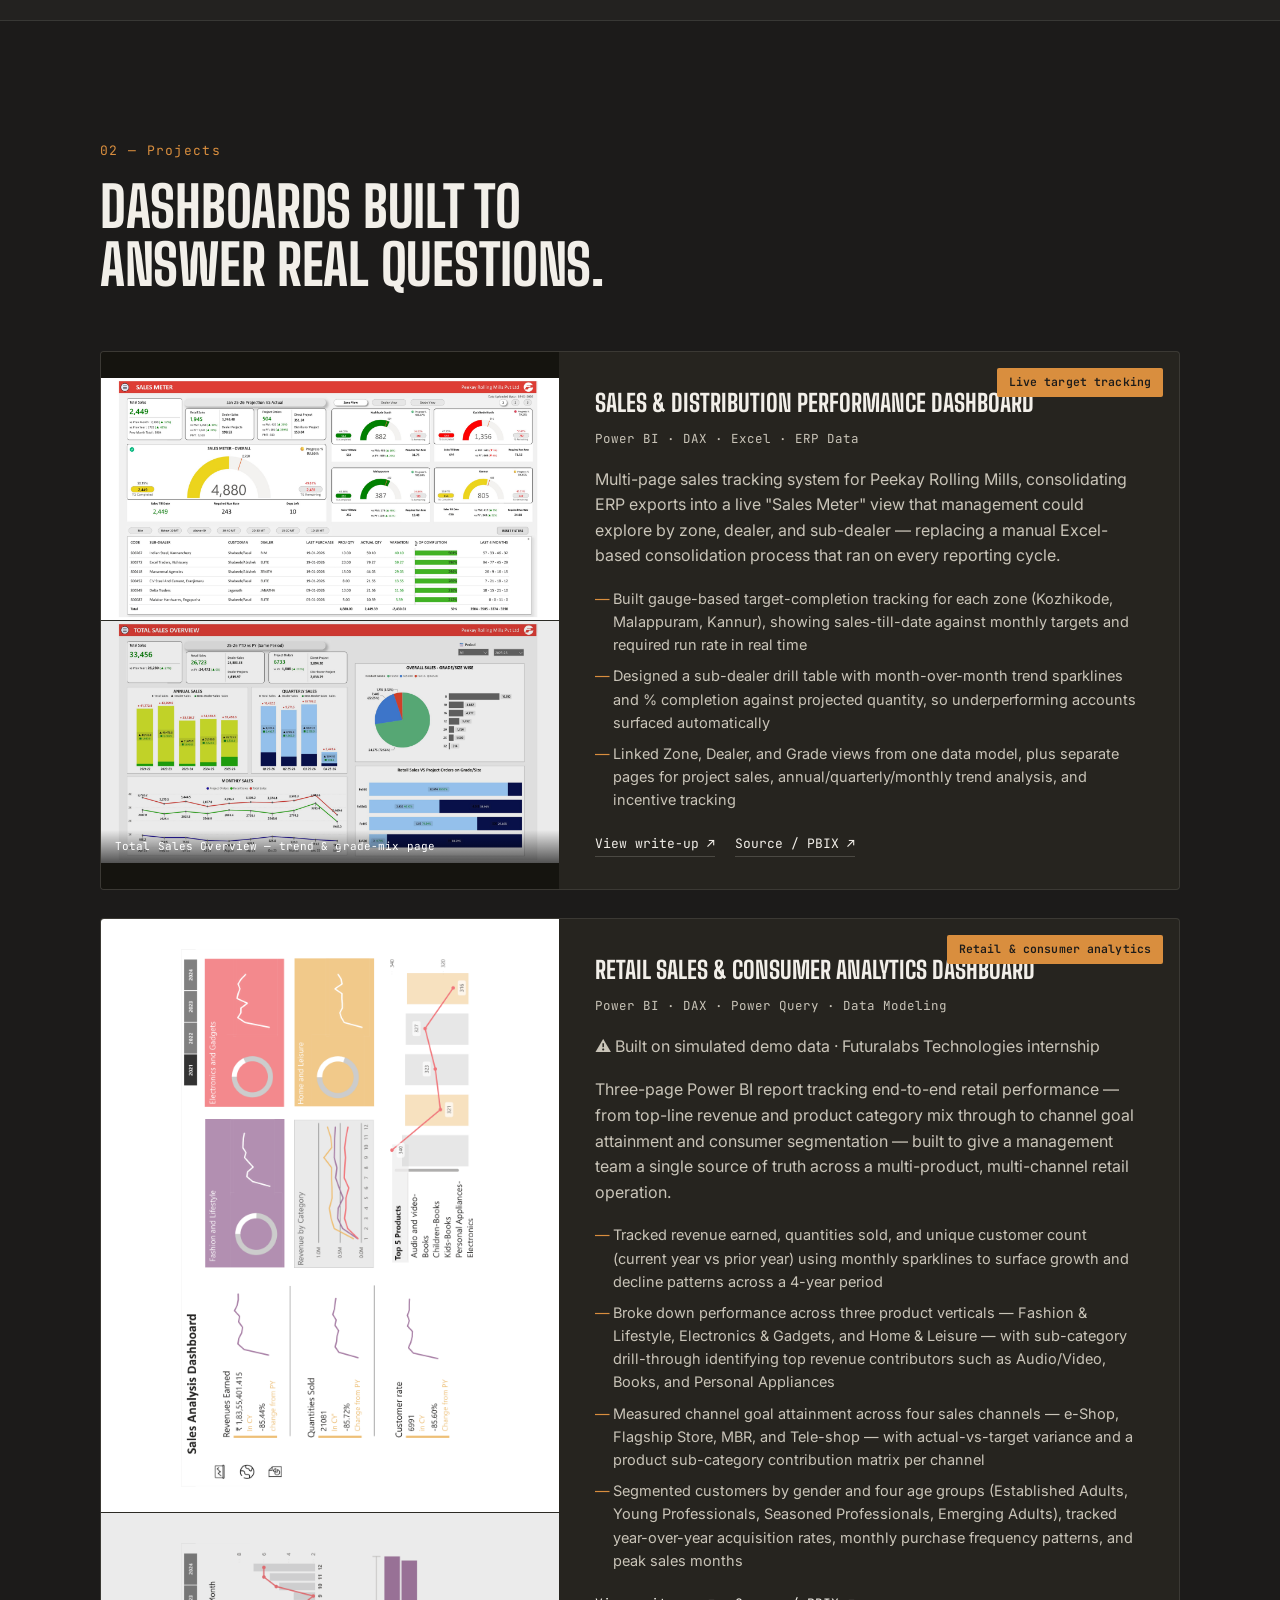
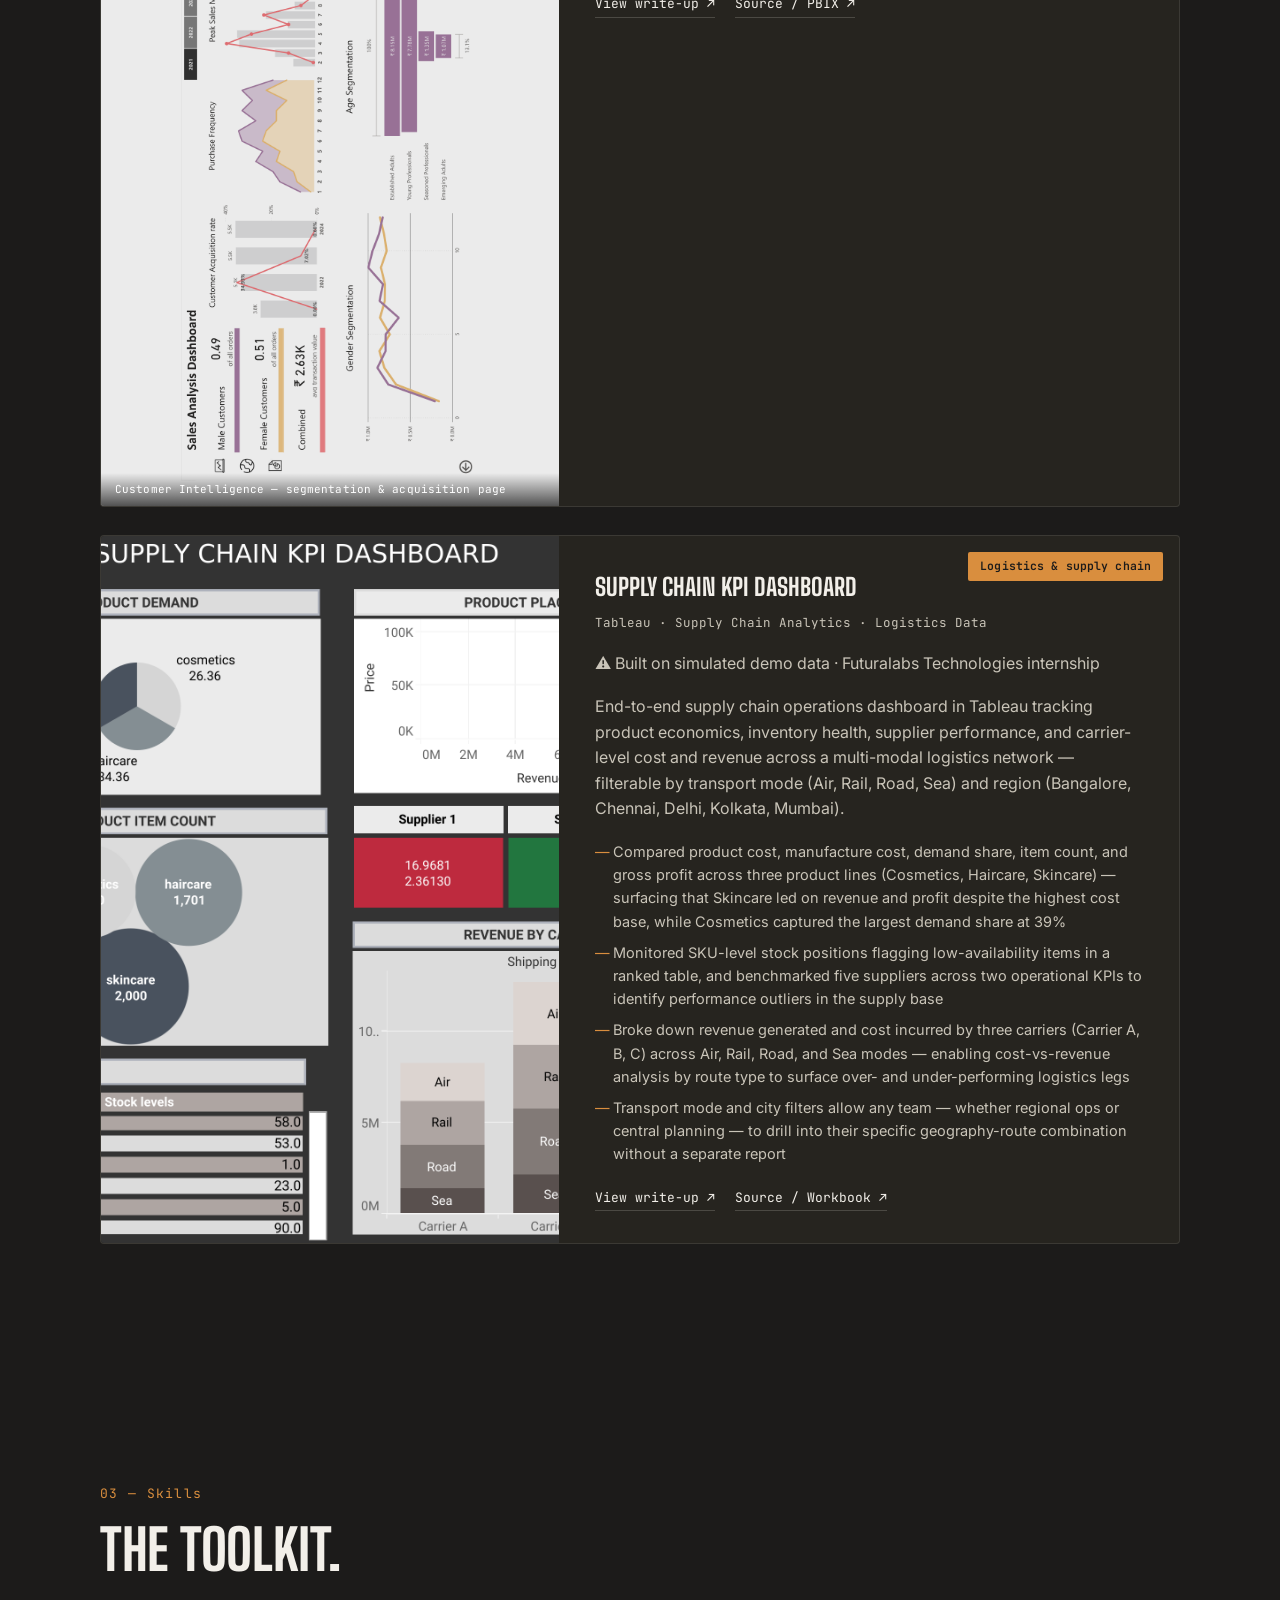
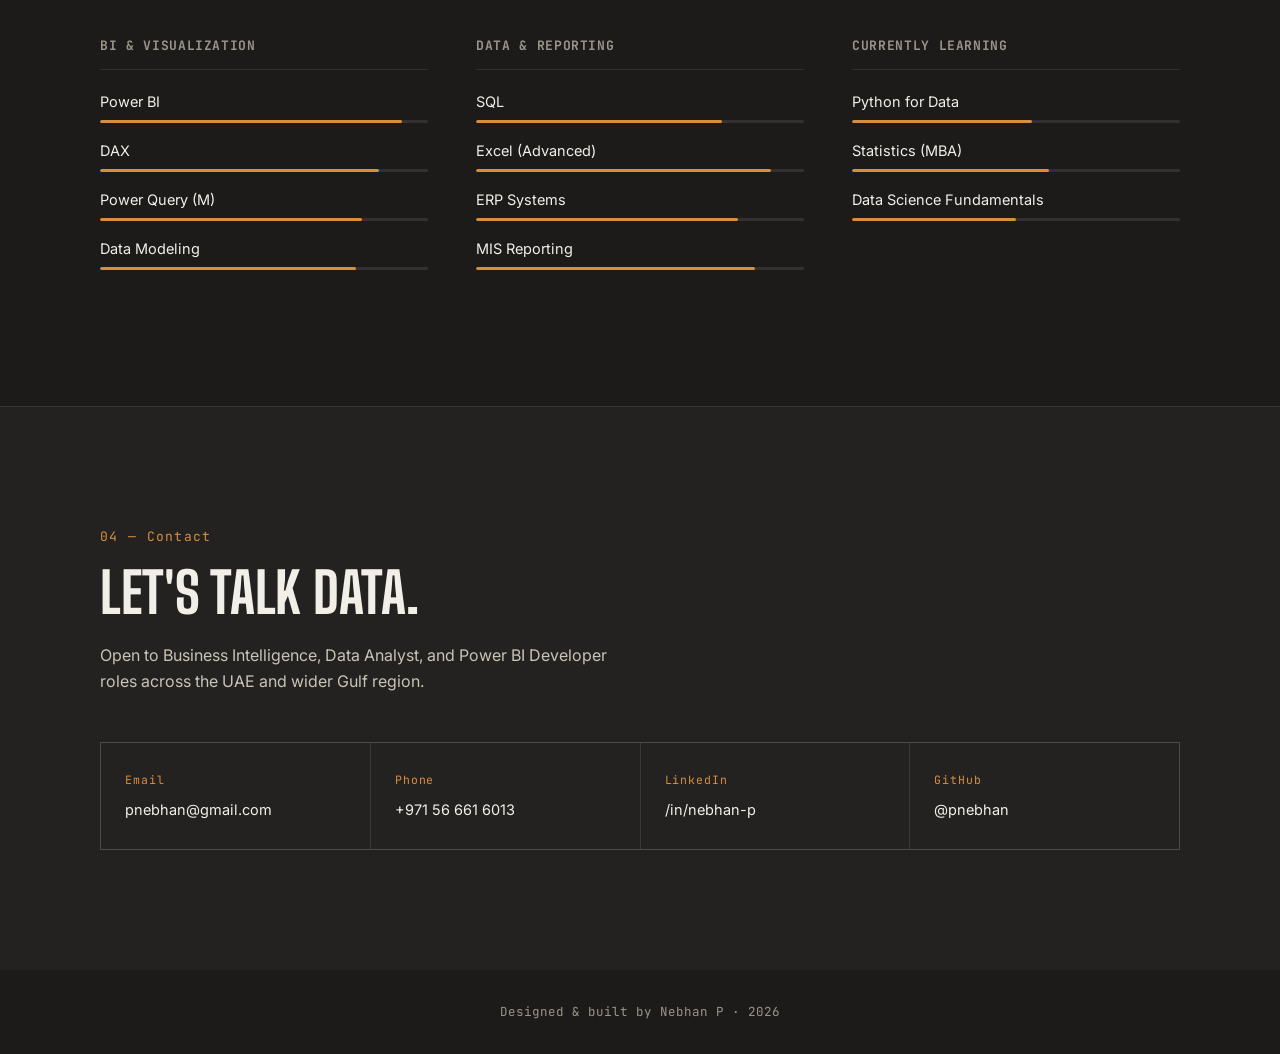
==== commit 007cb579: "Update index.html" ====
--- a/index.html
+++ b/index.html
@@ -124,18 +124,24 @@
       </article>
 
       <article class="project-card">
-        <div class="project-tab">Standardized reporting</div>
-        <div class="project-media">
-          <img src="assets/project-2.png" alt="Screenshot of MIS and financial summary Power BI report" loading="lazy">
+        <div class="project-tab">Retail &amp; consumer analytics</div>
+        <div class="project-media project-media--stacked">
+          <img src="assets/project-2.png" alt="Power BI retail sales analysis dashboard — overview page showing revenue KPIs, category performance, and top products" loading="lazy">
+          <div class="project-media-detail">
+            <img src="assets/project-2-detail.png" alt="Customer analytics page — age segmentation, gender distribution, acquisition rate, and peak sales months" loading="lazy">
+            <span class="project-media-caption">Customer Intelligence — segmentation &amp; acquisition page</span>
+          </div>
         </div>
         <div class="project-body">
-          <h3>MIS &amp; Financial Summary Reporting</h3>
-          <p class="project-meta">Power BI · DAX · SQL · Excel</p>
-          <p>Recurring MIS and financial summary reporting for management at Peekay Rolling Mills, turning a previously manual, spreadsheet-driven compilation process into a structured, repeatable Power BI reporting system covering 9 distributors and 227+ sub-dealers.</p>
+          <h3>Retail Sales &amp; Consumer Analytics Dashboard</h3>
+          <p class="project-meta">Power BI · DAX · Power Query · Data Modeling</p>
+          <p class="project-disclaimer">⚠ Built on simulated demo data · Futuralabs Technologies internship</p>
+          <p>Three-page Power BI report tracking end-to-end retail performance — from top-line revenue and product category mix through to channel goal attainment and consumer segmentation — built to give a management team a single source of truth across a multi-product, multi-channel retail operation.</p>
           <ul class="project-points">
-            <li>Reduced manual MIS preparation time by ~60% by replacing ad-hoc Excel compilation with a structured Power BI model refreshed from ERP source data</li>
-            <li>Standardized definitions and calculations across reports, reducing data inconsistencies and rework by ~40% across the reporting cycle</li>
-            <li>Gave management a consistent, ready-to-review summary instead of a freshly assembled spreadsheet every cycle</li>
+            <li>Tracked revenue earned, quantities sold, and unique customer count (current year vs prior year) using monthly sparklines to surface growth and decline patterns across a 4-year period</li>
+            <li>Broke down performance across three product verticals — Fashion &amp; Lifestyle, Electronics &amp; Gadgets, and Home &amp; Leisure — with sub-category drill-through identifying top revenue contributors such as Audio/Video, Books, and Personal Appliances</li>
+            <li>Measured channel goal attainment across four sales channels — e-Shop, Flagship Store, MBR, and Tele-shop — with actual-vs-target variance and a product sub-category contribution matrix per channel</li>
+            <li>Segmented customers by gender and four age groups (Established Adults, Young Professionals, Seasoned Professionals, Emerging Adults), tracked year-over-year acquisition rates, monthly purchase frequency patterns, and peak sales months</li>
           </ul>
           <div class="project-links">
             <a href="#" class="project-link">View write-up ↗</a>
@@ -145,22 +151,24 @@
       </article>
 
       <article class="project-card">
-        <div class="project-tab">Built from scratch</div>
+        <div class="project-tab">Logistics &amp; supply chain</div>
         <div class="project-media">
-          <img src="assets/project-3.png" alt="Screenshot of retail sales analysis Power BI dashboard built during internship" loading="lazy">
+          <img src="assets/project-3.png" alt="Tableau supply chain KPI dashboard — product cost, demand, carrier revenue/cost, inventory, and supplier metrics with transport mode and city filters" loading="lazy">
         </div>
         <div class="project-body">
-          <h3>Internship BI Projects — Futuralabs Technologies</h3>
-          <p class="project-meta">Power BI · Tableau · DAX · Power Query · SQL</p>
-          <p>Two end-to-end dashboards built independently during a 6-month internship at Futuralabs Technologies, covering both Power BI and Tableau workflows from raw data through to finished reports.</p>
+          <h3>Supply Chain KPI Dashboard</h3>
+          <p class="project-meta">Tableau · Supply Chain Analytics · Logistics Data</p>
+          <p class="project-disclaimer">⚠ Built on simulated demo data · Futuralabs Technologies internship</p>
+          <p>End-to-end supply chain operations dashboard in Tableau tracking product economics, inventory health, supplier performance, and carrier-level cost and revenue across a multi-modal logistics network — filterable by transport mode (Air, Rail, Road, Sea) and region (Bangalore, Chennai, Delhi, Kolkata, Mumbai).</p>
           <ul class="project-points">
-            <li>Built an FMCG Sales Dashboard in Power BI to monitor key sales KPIs across multiple data sources, with DAX measures and Power Query transformations</li>
-            <li>Developed a Logistics Planning Dashboard in Tableau for shipment tracking and operational planning — showing cross-tool proficiency beyond Power BI alone</li>
-            <li>Gained end-to-end exposure to the full analytics workflow: data ingestion, transformation, modeling, and visualization</li>
+            <li>Compared product cost, manufacture cost, demand share, item count, and gross profit across three product lines (Cosmetics, Haircare, Skincare) — surfacing that Skincare led on revenue and profit despite the highest cost base, while Cosmetics captured the largest demand share at 39%</li>
+            <li>Monitored SKU-level stock positions flagging low-availability items in a ranked table, and benchmarked five suppliers across two operational KPIs to identify performance outliers in the supply base</li>
+            <li>Broke down revenue generated and cost incurred by three carriers (Carrier A, B, C) across Air, Rail, Road, and Sea modes — enabling cost-vs-revenue analysis by route type to surface over- and under-performing logistics legs</li>
+            <li>Transport mode and city filters allow any team — whether regional ops or central planning — to drill into their specific geography-route combination without a separate report</li>
           </ul>
           <div class="project-links">
             <a href="#" class="project-link">View write-up ↗</a>
-            <a href="#" class="project-link">Source / PBIX ↗</a>
+            <a href="#" class="project-link">Source / Workbook ↗</a>
           </div>
         </div>
       </article>
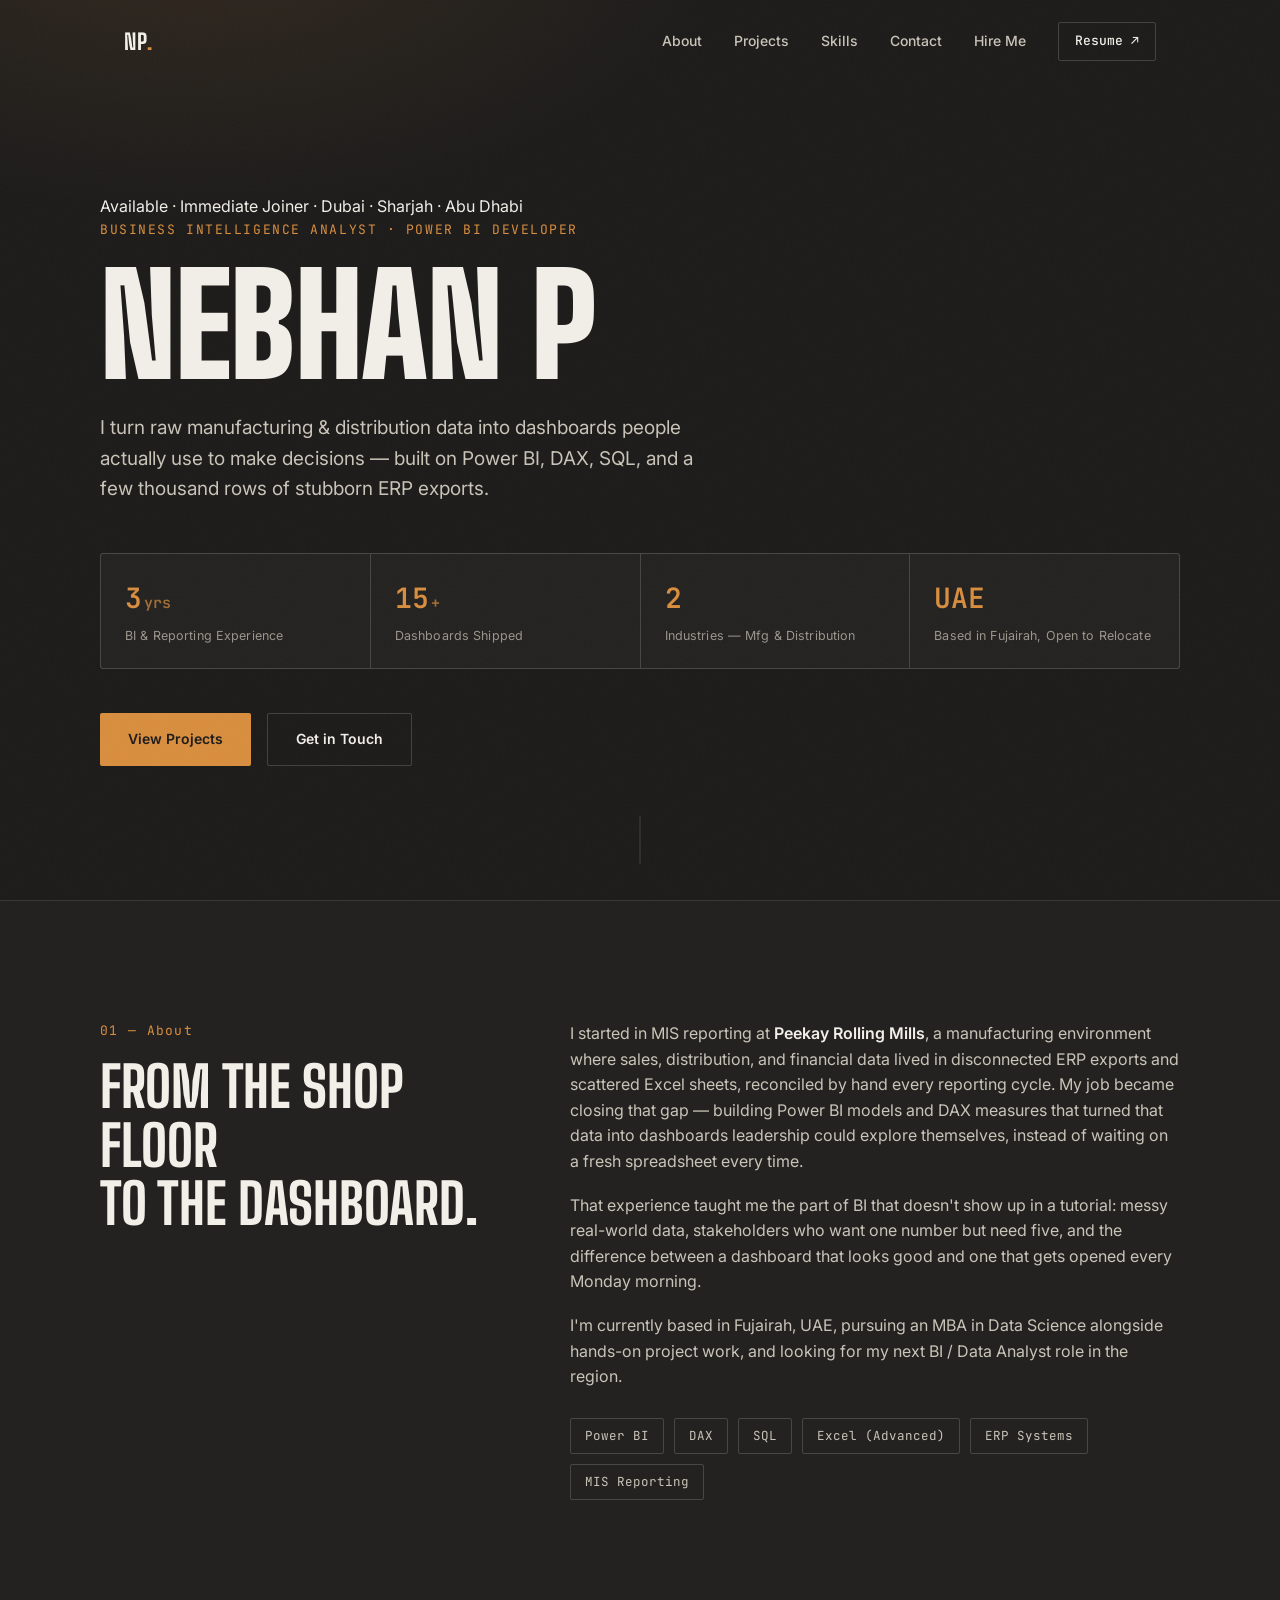
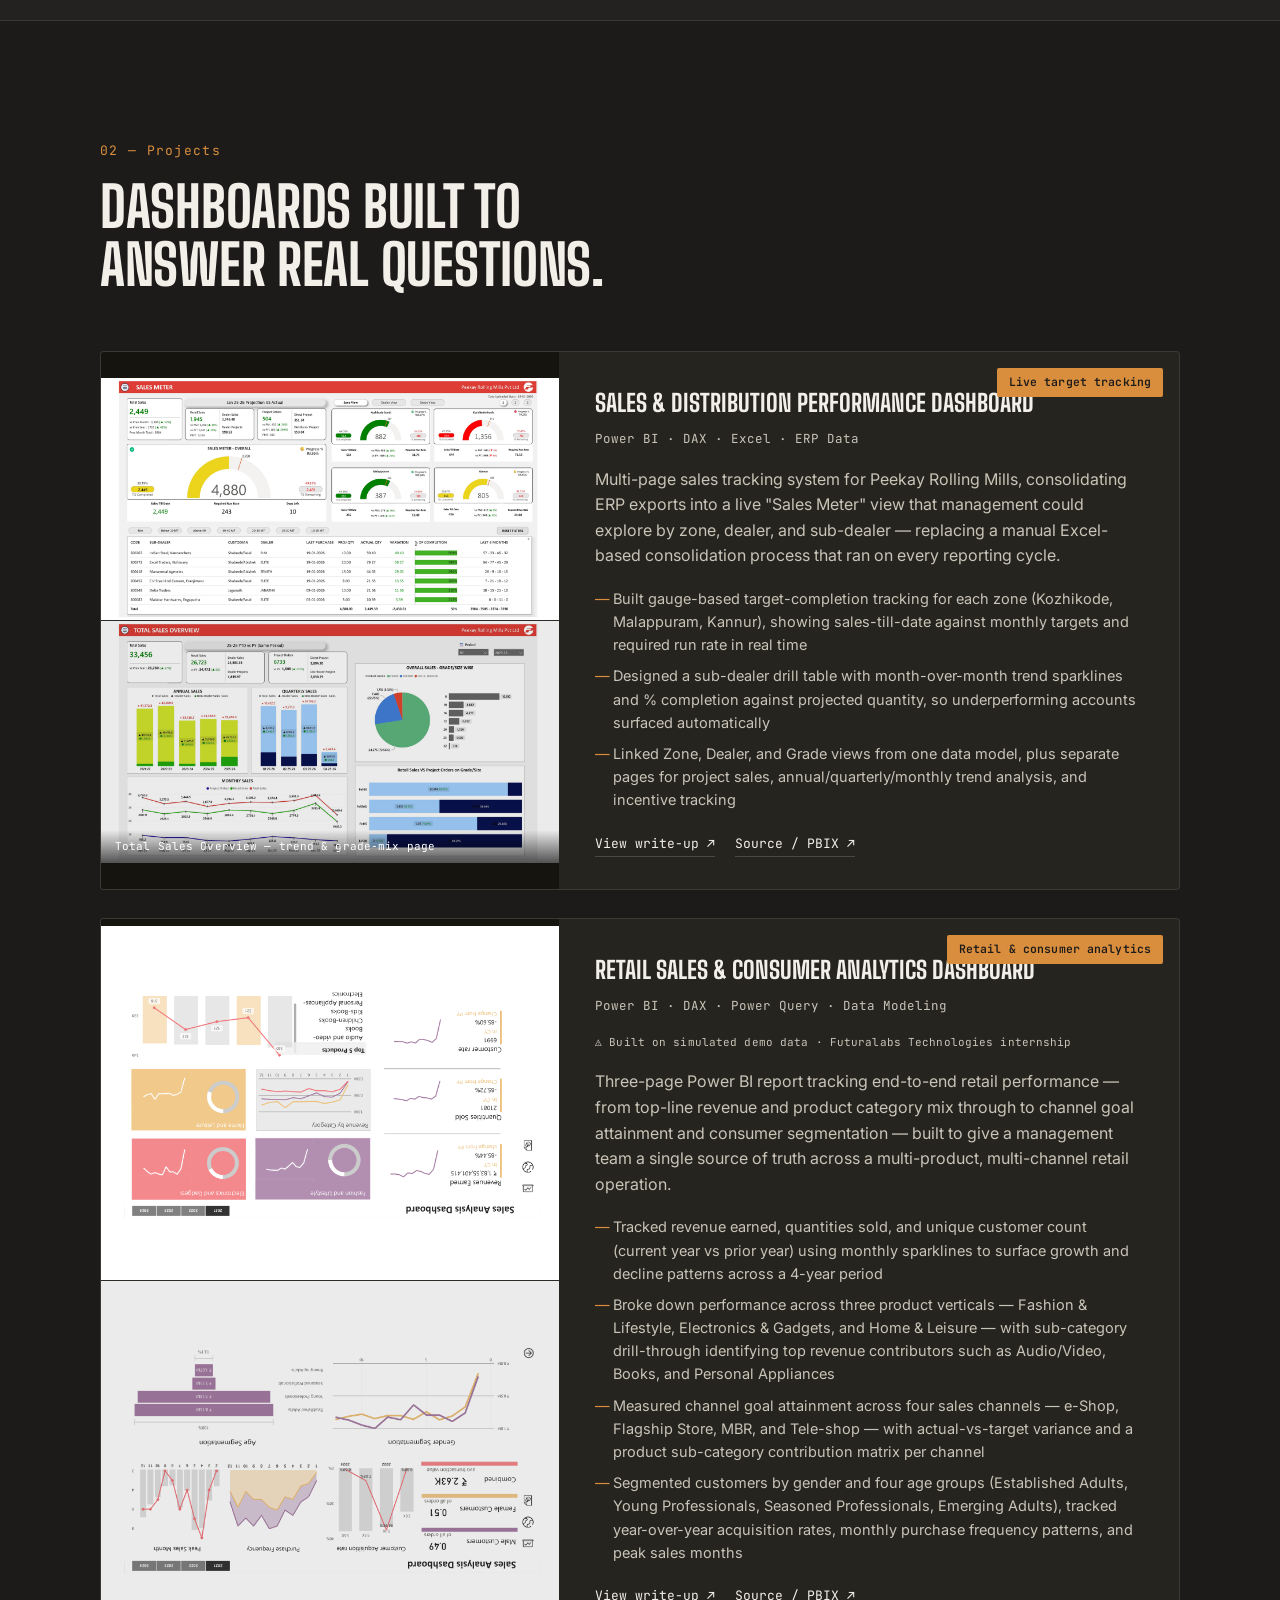
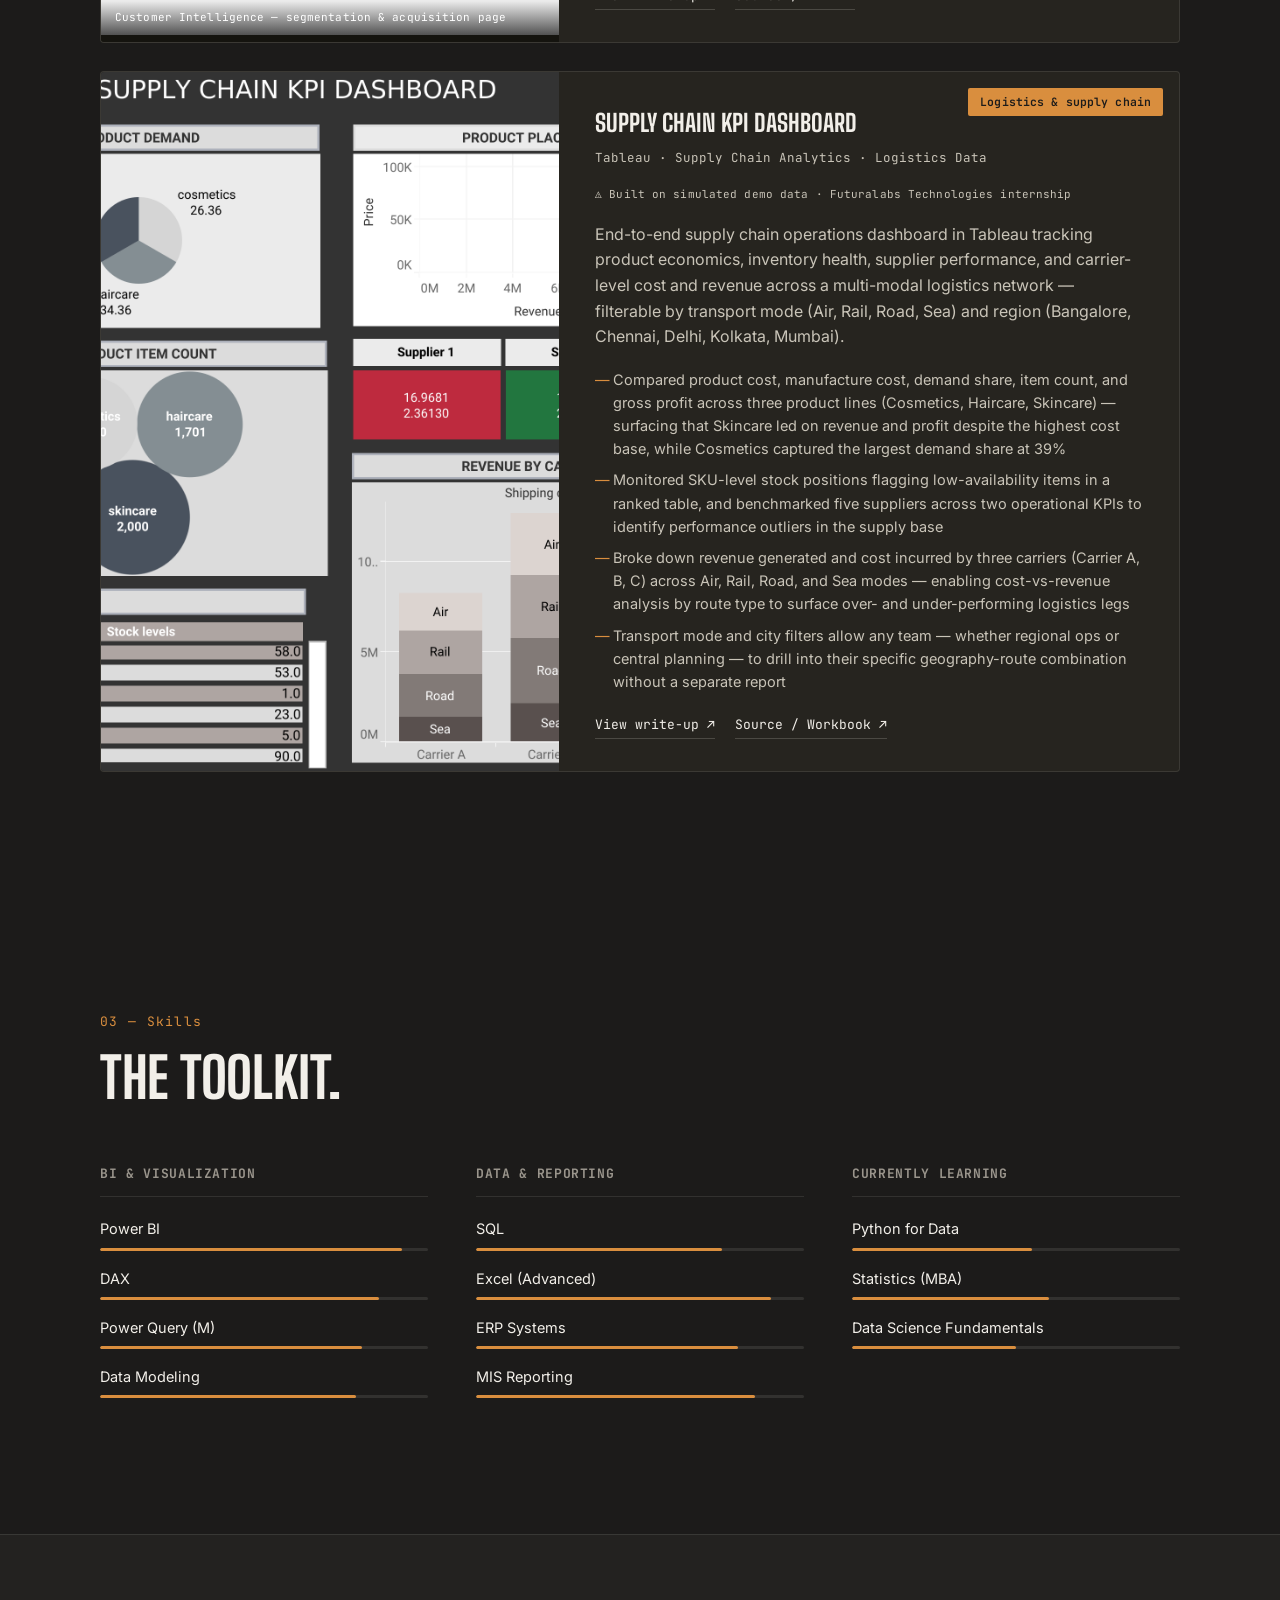
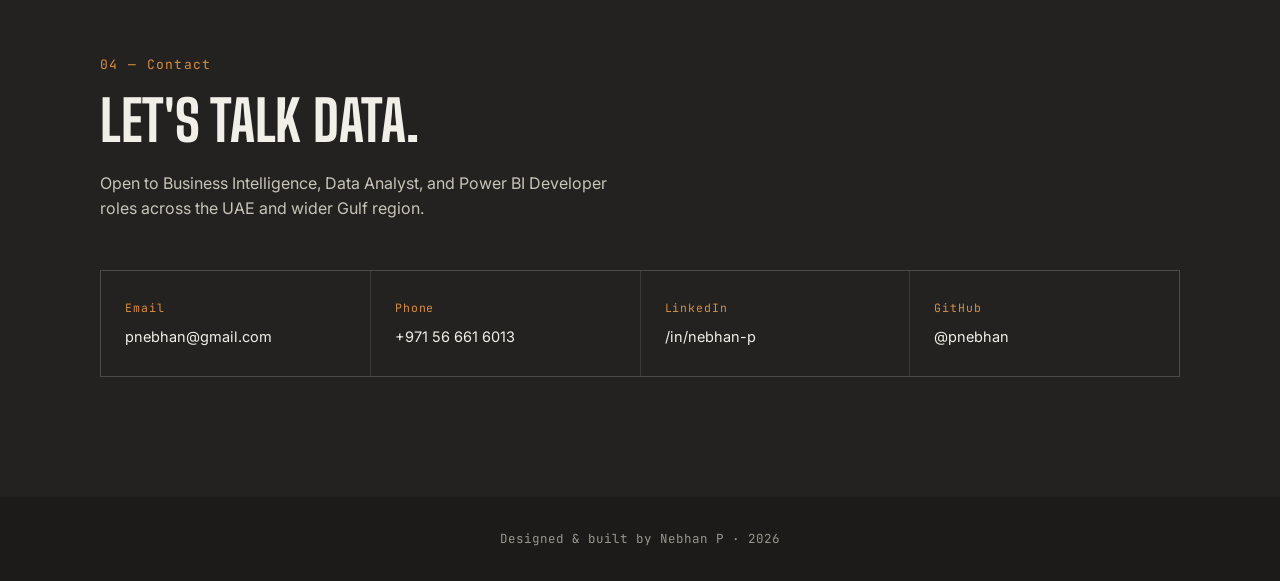
==== commit 1b3f77ac: "Update index.html" ====
--- a/index.html
+++ b/index.html
@@ -3,8 +3,22 @@
 <head>
 <meta charset="UTF-8">
 <meta name="viewport" content="width=device-width, initial-scale=1.0">
-<title>Nebhan P — Business Intelligence Analyst</title>
-<meta name="description" content="Power BI Developer & Business Intelligence Analyst portfolio — dashboards, DAX, and data-driven reporting for manufacturing & distribution.">
+<title>Nebhan P — Business Intelligence Analyst | Power BI · SQL · UAE</title>
+<meta name="description" content="Power BI Developer & Business Intelligence Analyst with 3+ years of experience building dashboards and KPI reports in manufacturing and distribution. Available for roles in Dubai, Sharjah, Abu Dhabi.">
+
+<!-- Open Graph — controls LinkedIn / WhatsApp / email link preview -->
+<meta property="og:type"        content="website">
+<meta property="og:url"         content="https://pnebhan.github.io/Portfolio/">
+<meta property="og:title"       content="Nebhan P — BI Analyst | Power BI · DAX · SQL">
+<meta property="og:description" content="3+ years building Power BI dashboards and KPI reports in manufacturing & distribution. Available for immediate joining in UAE.">
+<meta property="og:image"       content="https://pnebhan.github.io/Portfolio/assets/project-1.png">
+
+<!-- Twitter / X card -->
+<meta name="twitter:card"       content="summary_large_image">
+<meta name="twitter:title"      content="Nebhan P — BI Analyst | Power BI · DAX · SQL">
+<meta name="twitter:description" content="3+ years building Power BI dashboards in manufacturing & distribution. Available for immediate joining in UAE.">
+<meta name="twitter:image"      content="https://pnebhan.github.io/Portfolio/assets/project-1.png">
+
 <link rel="preconnect" href="https://fonts.googleapis.com">
 <link rel="preconnect" href="https://fonts.gstatic.com" crossorigin>
 <link href="https://fonts.googleapis.com/css2?family=Big+Shoulders:wght@500;700;900&family=Inter:wght@400;500;600;700&family=JetBrains+Mono:wght@400;500;600&display=swap" rel="stylesheet">
@@ -22,6 +36,7 @@
       <a href="#projects">Projects</a>
       <a href="#skills">Skills</a>
       <a href="#contact">Contact</a>
+      <a href="mailto:pnebhan@gmail.com" class="nav-hire">Hire Me</a>
       <a href="resume/Nebhan_P_Resume.pdf" class="nav-cta" target="_blank" rel="noopener">Resume ↗</a>
     </div>
   </div>
@@ -29,6 +44,10 @@
 
 <header class="hero" id="top">
   <div class="hero-inner">
+    <div class="hero-available">
+      <span class="available-dot"></span>
+      Available · Immediate Joiner · Dubai · Sharjah · Abu Dhabi
+    </div>
     <p class="hero-eyebrow">BUSINESS INTELLIGENCE ANALYST · POWER BI DEVELOPER</p>
     <h1 class="hero-title">Nebhan P</h1>
     <p class="hero-sub">I turn raw manufacturing &amp; distribution data into dashboards people actually use to make decisions — built on Power BI, DAX, SQL, and a few thousand rows of stubborn ERP exports.</p>
--- a/style.css
+++ b/style.css
@@ -378,7 +378,14 @@
   font-family: var(--font-mono);
   font-size: 12.5px;
   color: var(--accent);
+  margin-bottom: 8px;
+}
+.project-disclaimer {
+  font-family: var(--font-mono);
+  font-size: 11px;
+  color: var(--slate);
   margin-bottom: 16px;
+  letter-spacing: 0.01em;
 }
 .project-body > p { color: var(--ink-dim); margin-bottom: 18px; }
 .project-points { margin-bottom: 22px; }
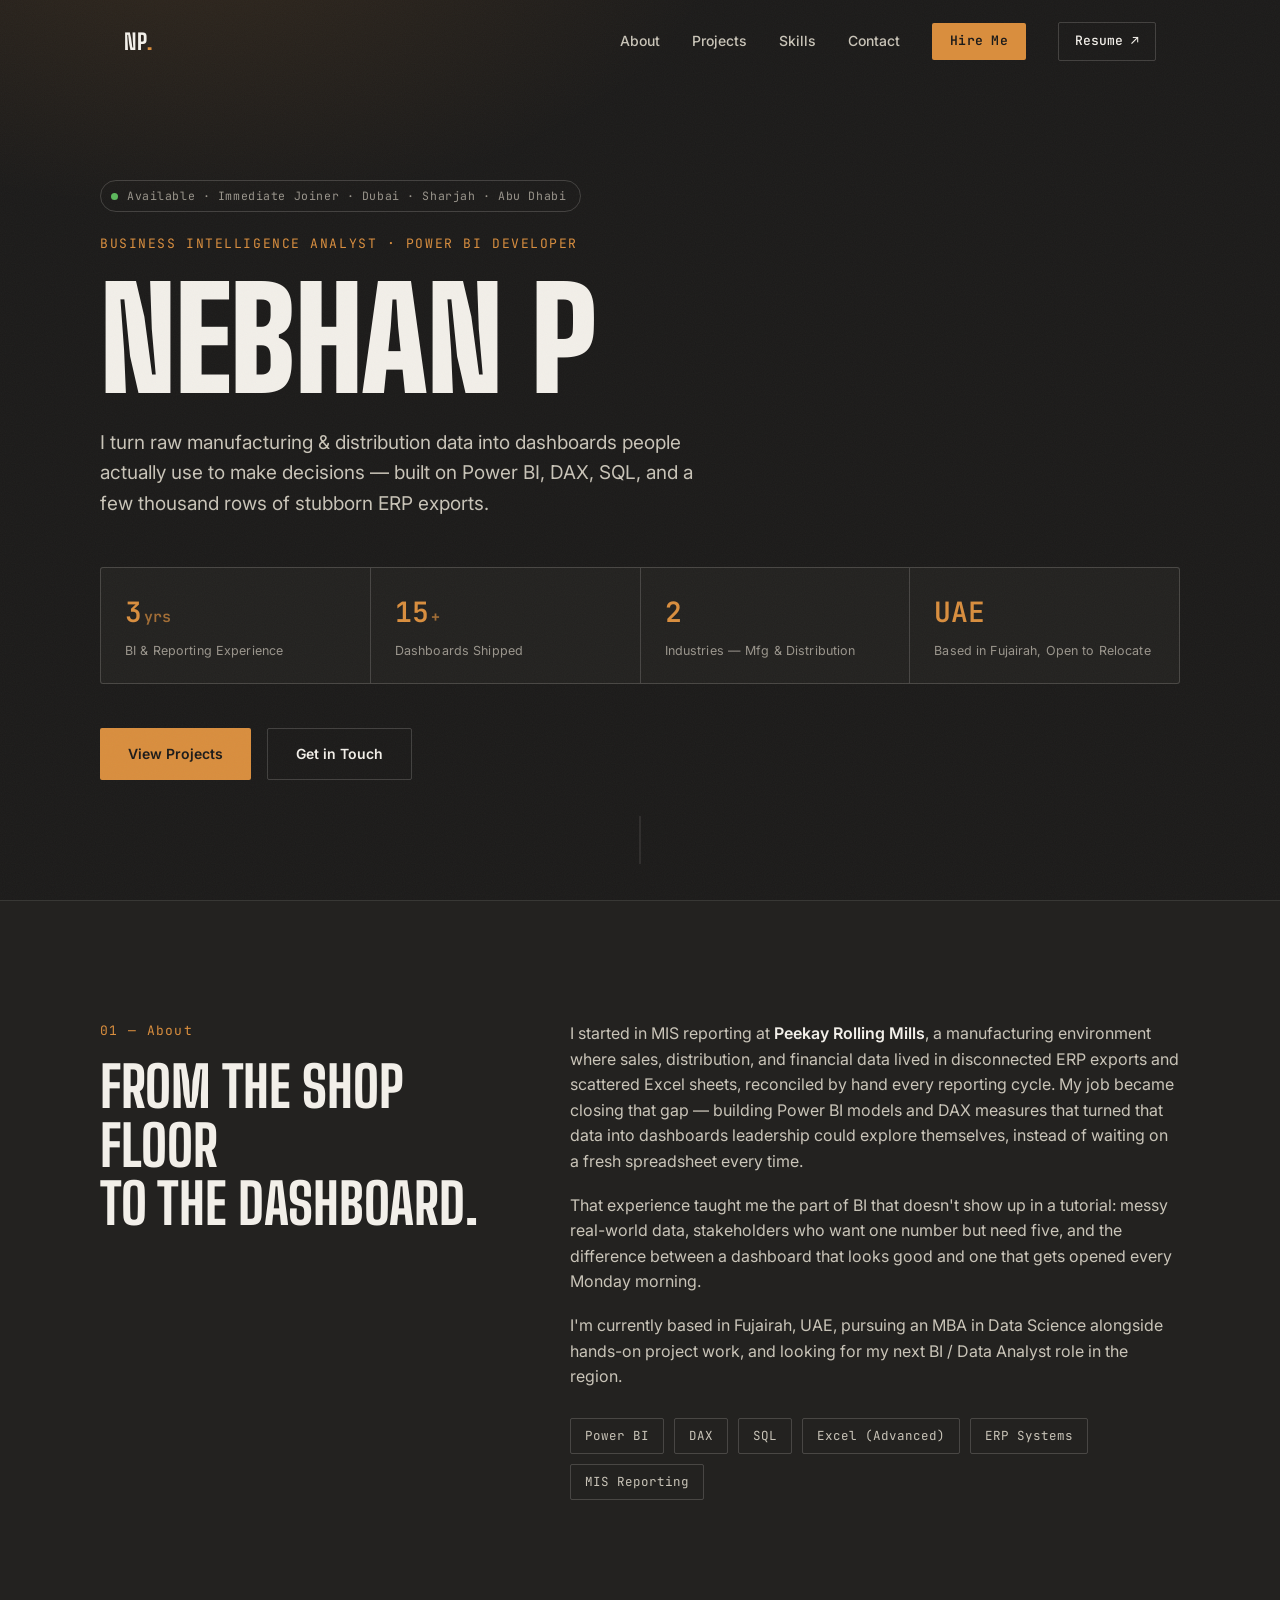
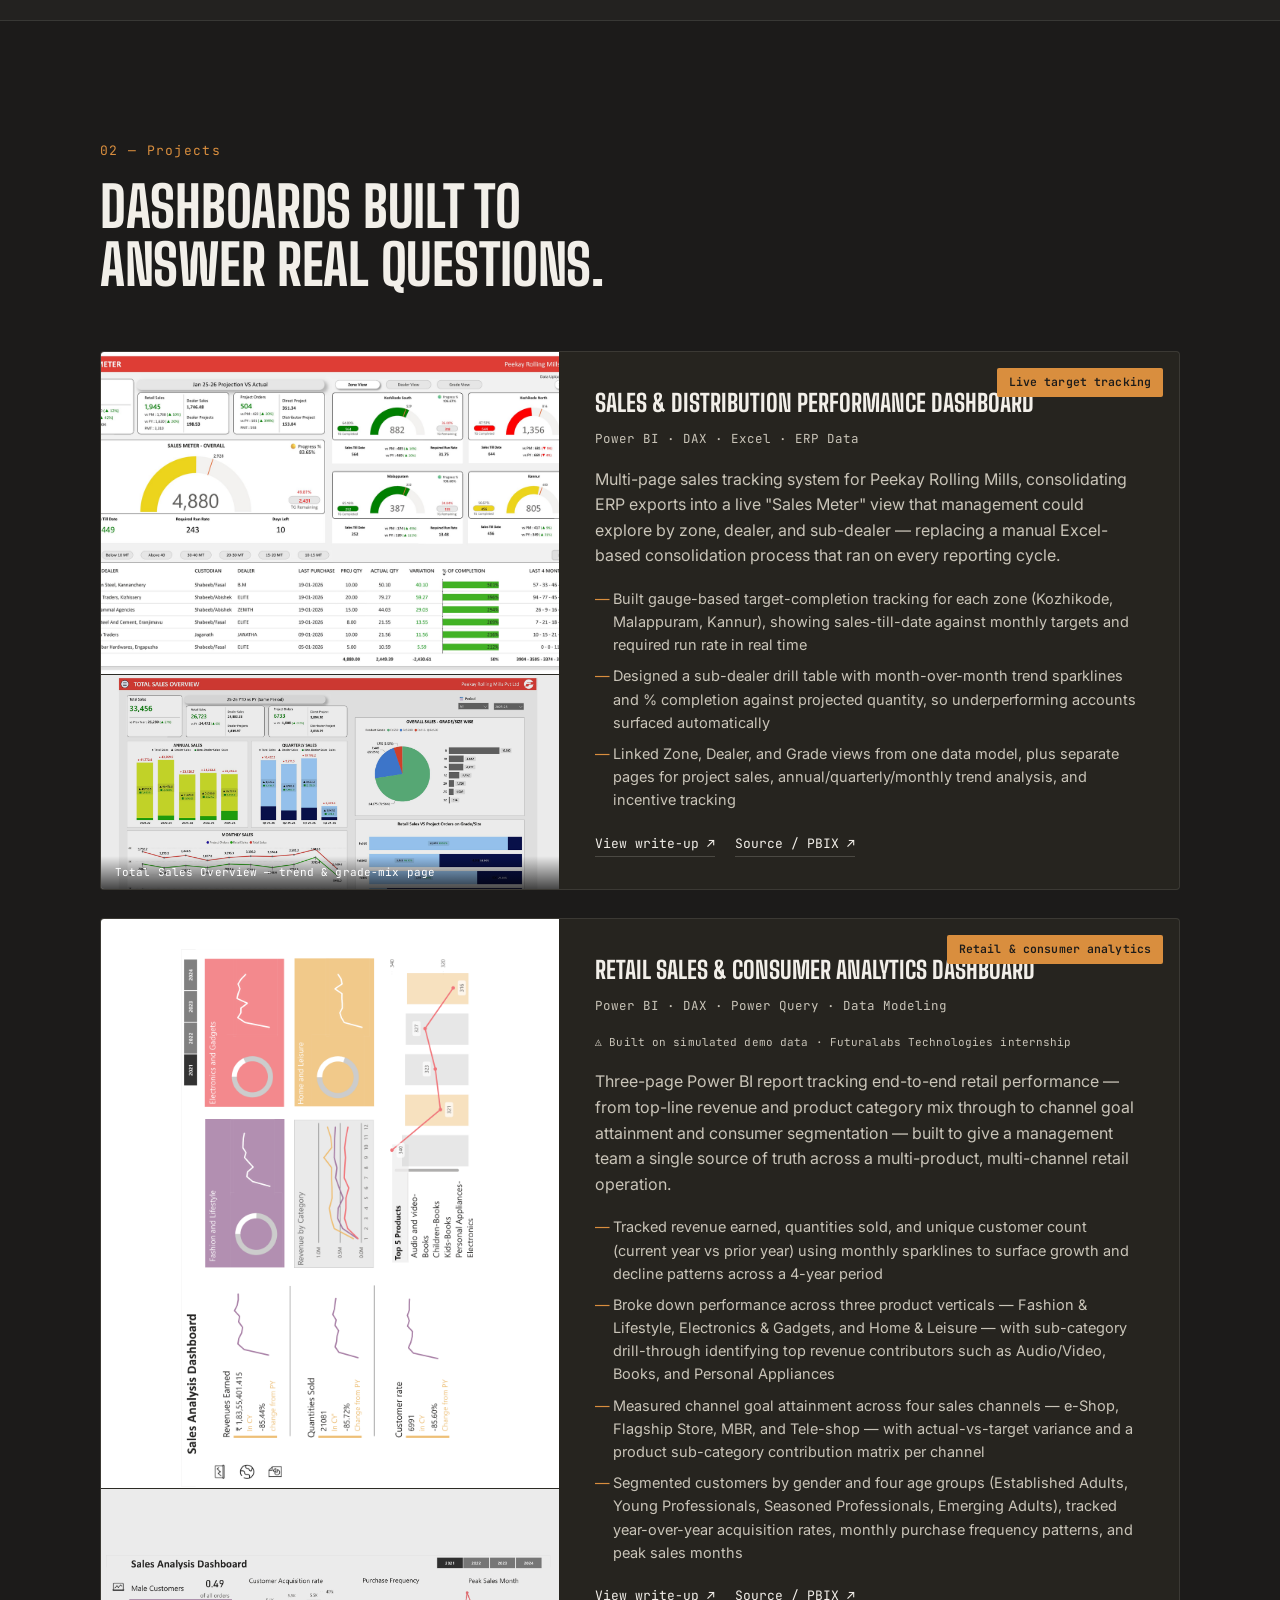
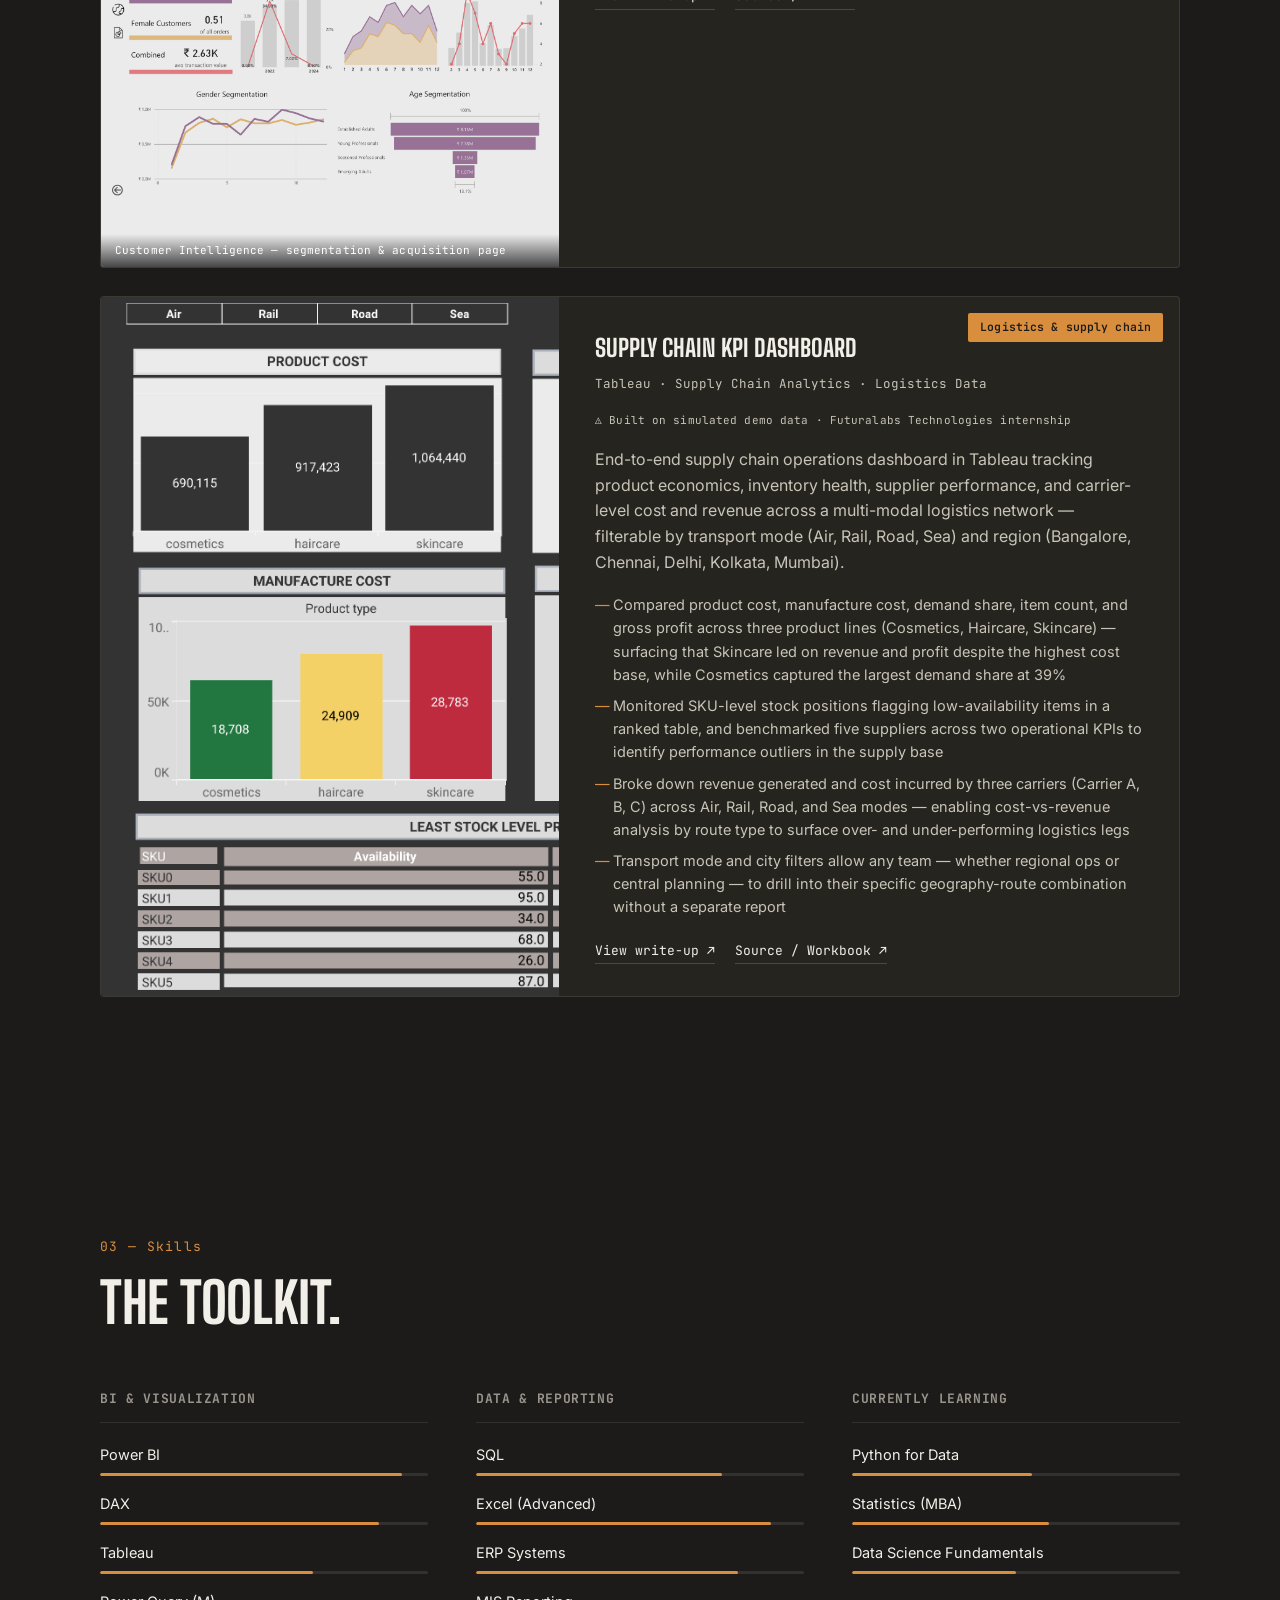
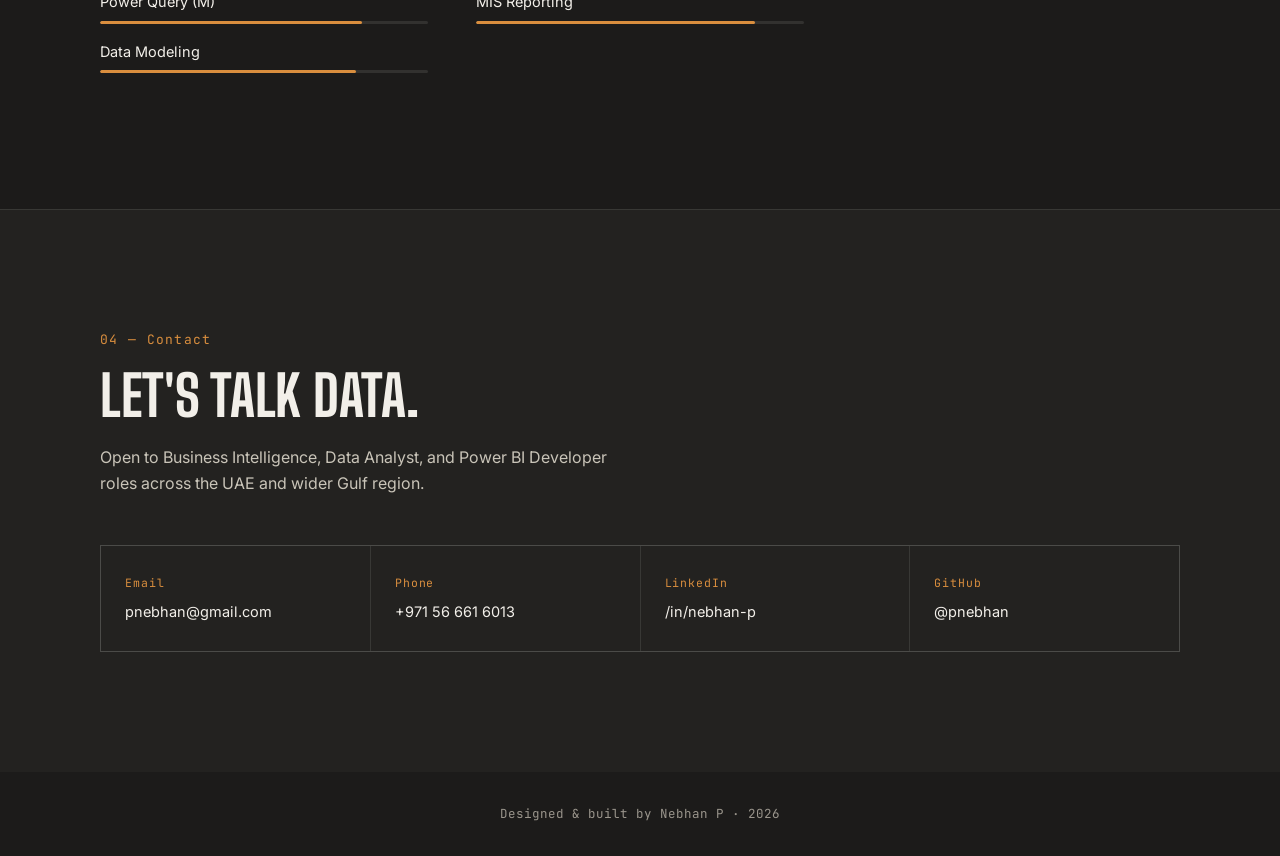
==== commit dc01846c: "Update index.html" ====
--- a/index.html
+++ b/index.html
@@ -209,6 +209,7 @@
         <ul>
           <li><span>Power BI</span><span class="skill-bar"><span style="width:92%"></span></span></li>
           <li><span>DAX</span><span class="skill-bar"><span style="width:85%"></span></span></li>
+          <li><span>Tableau</span><span class="skill-bar"><span style="width:65%"></span></span></li>
           <li><span>Power Query (M)</span><span class="skill-bar"><span style="width:80%"></span></span></li>
           <li><span>Data Modeling</span><span class="skill-bar"><span style="width:78%"></span></span></li>
         </ul>
--- a/style.css
+++ b/style.css
@@ -106,6 +106,20 @@
 }
 .nav-cta:hover { border-color: var(--accent); color: var(--accent) !important; }
 
+/* Hire Me — solid accent CTA in nav */
+.nav-hire {
+  background: var(--accent);
+  color: var(--bg) !important;
+  font-family: var(--font-mono);
+  font-size: 13px;
+  font-weight: 600;
+  padding: 8px 18px;
+  border-radius: 2px;
+  letter-spacing: 0.02em;
+  transition: background 0.2s ease;
+}
+.nav-hire:hover { background: var(--accent-deep); color: var(--bg) !important; }
+
 /* ============================================
    HERO
    ============================================ */
@@ -128,6 +142,33 @@
   letter-spacing: 0.12em;
   color: var(--accent);
   margin-bottom: 20px;
+}
+
+/* Availability badge — pulsing green dot with status text */
+.hero-available {
+  display: inline-flex;
+  align-items: center;
+  gap: 9px;
+  font-family: var(--font-mono);
+  font-size: 11.5px;
+  color: var(--slate);
+  letter-spacing: 0.05em;
+  border: 1px solid var(--line-strong);
+  padding: 6px 14px 6px 10px;
+  border-radius: 100px;
+  margin-bottom: 22px;
+}
+.available-dot {
+  flex-shrink: 0;
+  width: 7px;
+  height: 7px;
+  border-radius: 50%;
+  background: #5CB85C;
+  animation: status-pulse 2.4s ease-in-out infinite;
+}
+@keyframes status-pulse {
+  0%, 100% { box-shadow: 0 0 0 0 rgba(92, 184, 92, 0.5); }
+  50%       { box-shadow: 0 0 0 5px rgba(92, 184, 92, 0); }
 }
 
 .hero-title {
@@ -329,11 +370,18 @@
 .project-media {
   background: #15140F;
   display: flex;
-  align-items: center;
+  align-items: stretch;
   justify-content: center;
-  min-height: 220px;
-}
-.project-media img { width: 100%; height: 100%; object-fit: cover; }
+  min-height: 260px;
+  overflow: hidden;
+}
+/* Single-image cards: fill the full grid cell, anchor to top-left where main content is */
+.project-media > img {
+  width: 100%;
+  height: 100%;
+  object-fit: cover;
+  object-position: left top;
+}
 .project-media--empty {
   border: 1px dashed var(--line-strong);
   margin: 16px;
@@ -342,24 +390,43 @@
   font-family: var(--font-mono);
   font-size: 13px;
 }
+/* Stacked two-image layout */
 .project-media--stacked {
   flex-direction: column;
   align-items: stretch;
   padding: 0;
 }
-.project-media--stacked img { width: 100%; height: auto; object-fit: cover; }
+/* Main image in stacked — takes top 60% of available height */
+.project-media--stacked > img {
+  flex: 3;
+  min-height: 0;
+  width: 100%;
+  object-fit: cover;
+  object-position: top center;
+}
+/* Detail image wrapper — takes bottom 40% */
 .project-media-detail {
+  flex: 2;
   position: relative;
   border-top: 1px solid var(--line);
-}
-.project-media-detail img { display: block; filter: brightness(0.92); }
+  min-height: 0;
+  overflow: hidden;
+}
+.project-media-detail img {
+  display: block;
+  width: 100%;
+  height: 100%;
+  object-fit: cover;
+  object-position: top center;
+  filter: brightness(0.92);
+}
 .project-media-caption {
   position: absolute;
   bottom: 0;
   left: 0;
   right: 0;
   padding: 8px 14px;
-  background: linear-gradient(to top, rgba(0,0,0,0.65), transparent);
+  background: linear-gradient(to top, rgba(0,0,0,0.7), transparent);
   color: #fff;
   font-family: var(--font-mono);
   font-size: 11px;
@@ -507,14 +574,18 @@
    ============================================ */
 @media (max-width: 860px) {
   .nav-links { gap: 18px; font-size: 13px; }
-  .nav-links a:not(.nav-cta) { display: none; }
+  .nav-links a:not(.nav-cta):not(.nav-hire) { display: none; }
+  .nav-hire { padding: 7px 14px; font-size: 12px; }
   .about-grid { grid-template-columns: 1fr; gap: 32px; }
   .project-card { grid-template-columns: 1fr; }
-  .project-media { min-height: 200px; }
+  .project-media { min-height: 240px; }
+  .project-media--stacked > img { flex: none; height: 240px; }
+  .project-media-detail { flex: none; height: 140px; }
   .skills-grid { grid-template-columns: 1fr; gap: 36px; }
   .contact-grid { grid-template-columns: 1fr 1fr; }
   .kpi-strip { flex-direction: column; }
   .kpi-divider { width: 100%; height: 1px; }
+  .hero-available { font-size: 10.5px; }
 }
 
 @media (prefers-reduced-motion: reduce) {
